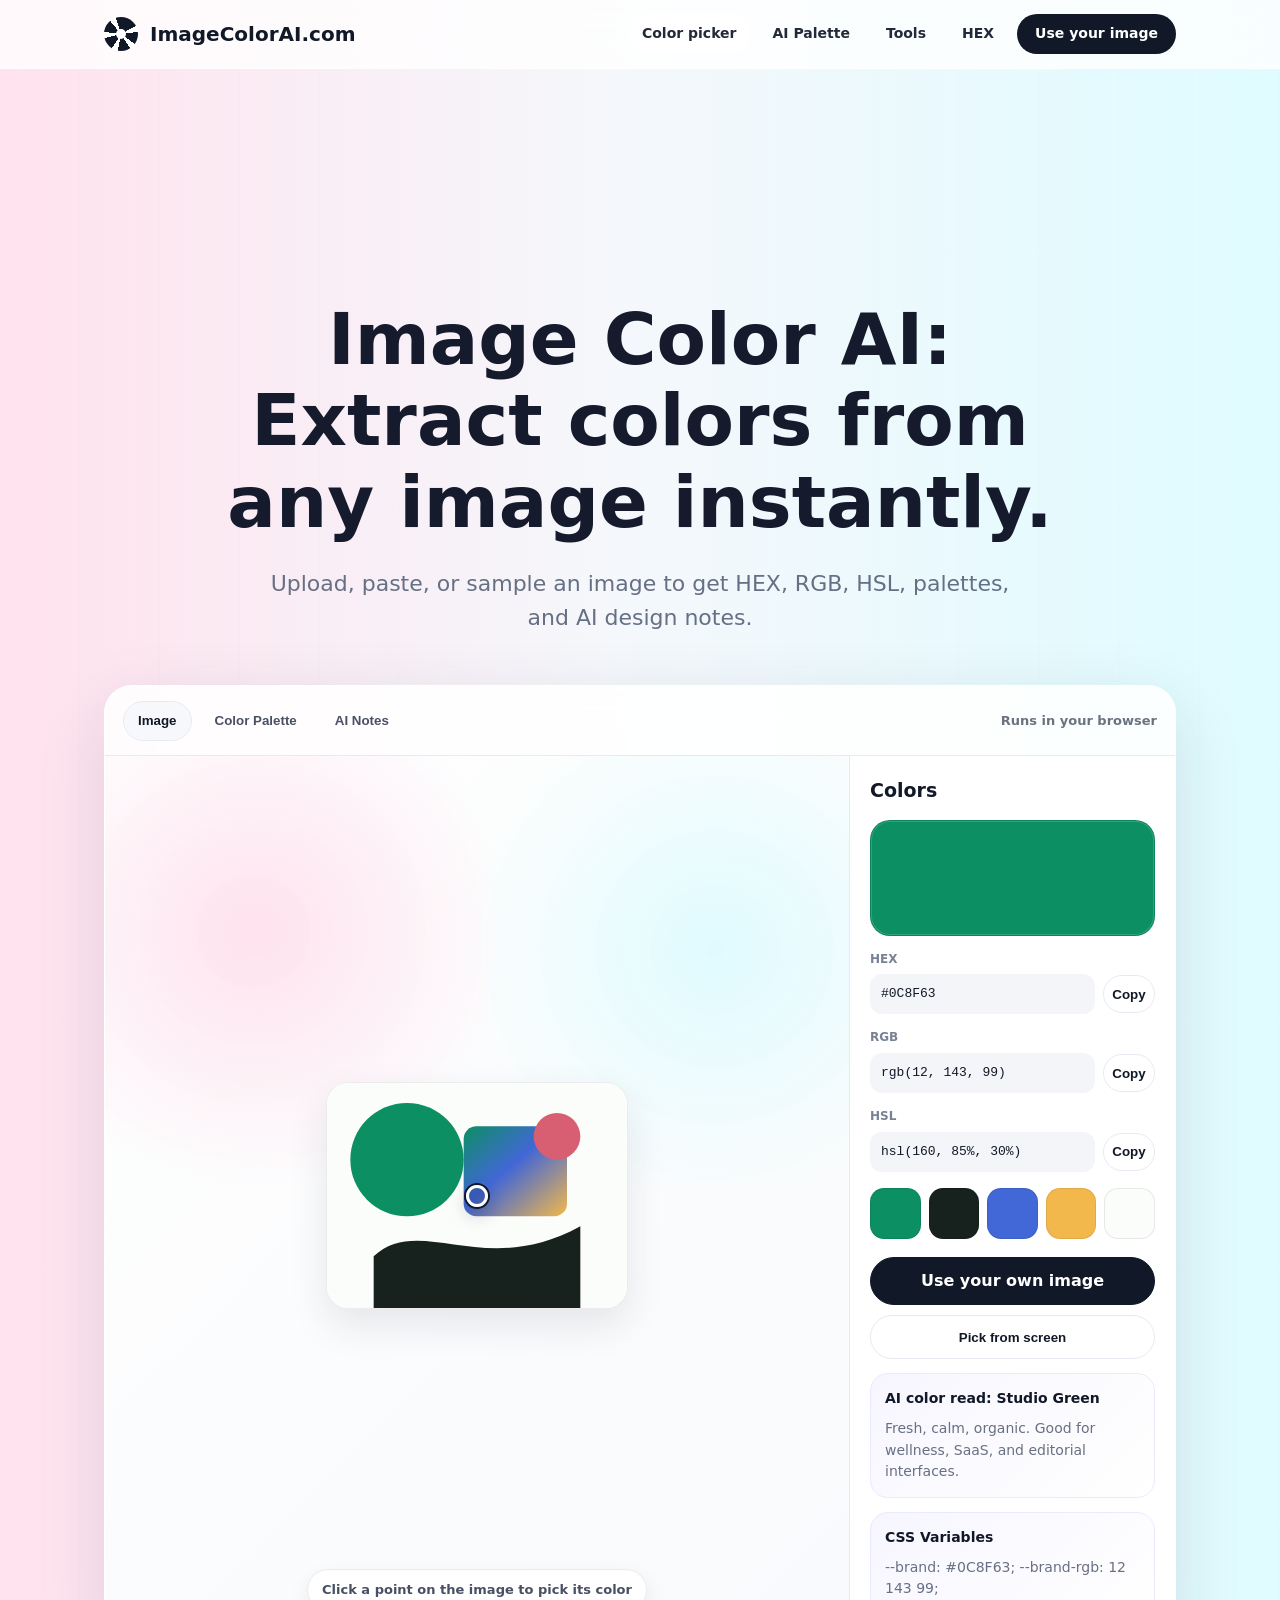
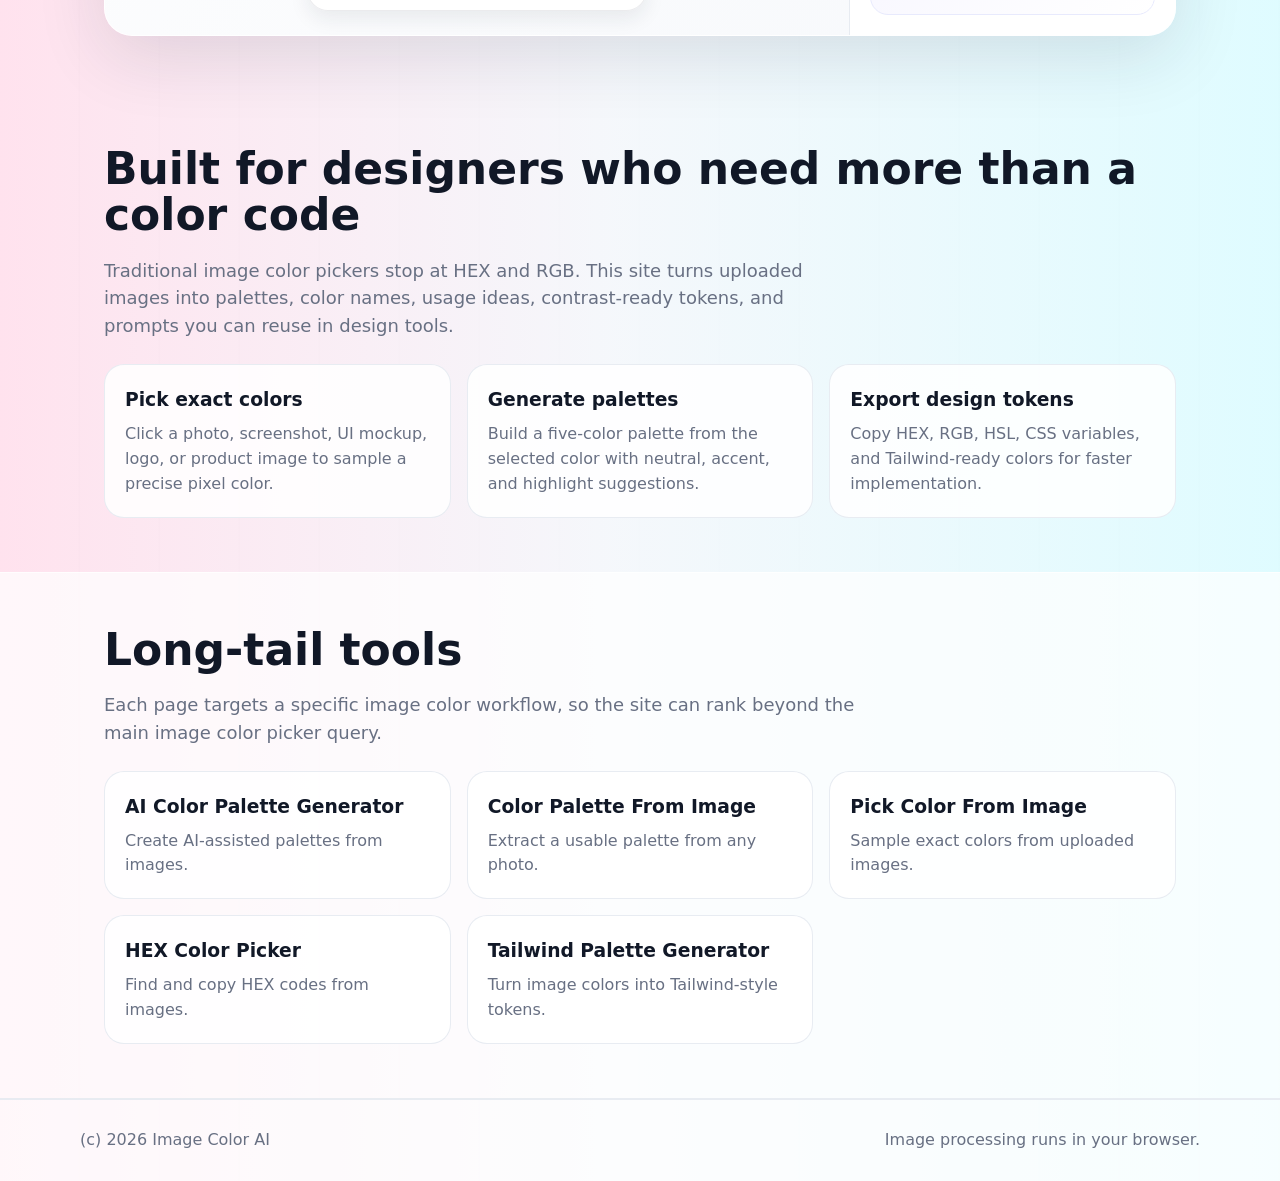
==== index.html @ f106af61 "Initial Image Color AI static site" ====
<!doctype html>
<html lang="en">
<head>
  <meta charset="utf-8">
  <meta name="viewport" content="width=device-width, initial-scale=1">
  <title>AI Image Color Picker - Pick HEX, RGB & Palettes from Images | Image Color AI</title>
  <meta name="description" content="Use an AI image color picker to extract HEX, RGB, HSL, color names, palettes, CSS variables, and design suggestions from any image.">
  <link rel="canonical" href="https://imagecolorai.com/">
  <link rel="stylesheet" href="assets/styles.css">
  <script type="application/ld+json">
  {"@context":"https://schema.org","@type":"WebApplication","name":"AI Image Color Picker","applicationCategory":"DesignApplication","operatingSystem":"Web","description":"Pick colors from images and generate palettes, color names, CSS variables, and AI design suggestions.","offers":{"@type":"Offer","price":"0","priceCurrency":"USD"}}
  </script>
</head>
<body>
  <header class="site-header">
    <nav class="nav" aria-label="Main navigation">
      <a class="brand" href="index.html"><span class="brand-mark" aria-hidden="true"></span><span>ImageColorAI.com</span></a>
      <div class="nav-links">
        <a href="index.html" aria-current="page">Color picker</a>
        <a href="ai-color-palette-generator.html">AI Palette</a>
        <a href="color-palette-from-image.html">Tools</a>
        <a href="hex-color-picker-from-image.html">HEX</a>
        <a class="nav-cta" href="#tool">Use your image</a>
      </div>
    </nav>
  </header>

  <main>
    <section class="hero">
      <div class="hero-center">
        <h1>Image Color AI:<br>Extract colors from any image instantly.</h1>
        <p class="hero-copy">Upload, paste, or sample an image to get HEX, RGB, HSL, palettes, and AI design notes.</p>
      </div>
    </section>

    <section class="tool-section" aria-label="AI image color picker tool">
      <div id="tool" class="tool-shell" aria-label="AI image color picker tool">
        <div class="tool-top">
          <div class="tool-tabs" aria-label="Tool modes">
            <button class="tool-tab active" type="button">Image</button>
            <button class="tool-tab" type="button">Color Palette</button>
            <button class="tool-tab" type="button">AI Notes</button>
          </div>
          <span class="safe-note">Runs in your browser</span>
        </div>
        <div class="tool-grid">
          <div class="drop-zone">
            <input id="imageUpload" type="file" accept="image/*" aria-label="Upload an image">
            <div class="preview-wrap">
              <img id="previewImage" alt="Uploaded image preview">
              <span id="pickMarker" class="pick-marker" aria-hidden="true"></span>
            </div>
            <span class="drop-hint">Click a point on the image to pick its color</span>
          </div>
          <aside class="panel">
            <h2>Colors</h2>
            <div id="selectedColor" class="selected-color" aria-label="Selected color preview"></div>
            <div class="field">
              <span class="label">HEX</span>
              <div class="value-row"><code id="hexValue">#0C8F63</code><button class="copy" data-copy="hexValue" type="button" aria-label="Copy HEX">Copy</button></div>
            </div>
            <div class="field">
              <span class="label">RGB</span>
              <div class="value-row"><code id="rgbValue">rgb(12, 143, 99)</code><button class="copy" data-copy="rgbValue" type="button" aria-label="Copy RGB">Copy</button></div>
            </div>
            <div class="field">
              <span class="label">HSL</span>
              <div class="value-row"><code id="hslValue">hsl(160, 85%, 30%)</code><button class="copy" data-copy="hslValue" type="button" aria-label="Copy HSL">Copy</button></div>
            </div>
            <div class="palette" id="palette" aria-label="Generated palette"></div>
            <div class="tool-actions">
              <label class="button primary upload-button">Use your own image<input id="imageUploadMirror" type="file" accept="image/*" aria-label="Upload your own image"></label>
              <button id="screenPick" class="button" type="button">Pick from screen</button>
            </div>
            <div class="ai-card">
              <h3>AI color read: <span id="colorName">Studio Green</span></h3>
              <p id="aiMood">Fresh, calm, organic. Good for wellness, SaaS, and editorial interfaces.</p>
            </div>
            <div class="ai-card">
              <h3>CSS Variables</h3>
              <p id="cssVars">--brand: #0C8F63; --brand-rgb: 12 143 99;</p>
            </div>
          </aside>
        </div>
      </div>
    </section>

    <section class="section">
      <h2>Built for designers who need more than a color code</h2>
      <p class="section-intro">Traditional image color pickers stop at HEX and RGB. This site turns uploaded images into palettes, color names, usage ideas, contrast-ready tokens, and prompts you can reuse in design tools.</p>
      <div class="feature-grid">
        <article class="feature"><h3>Pick exact colors</h3><p>Click a photo, screenshot, UI mockup, logo, or product image to sample a precise pixel color.</p></article>
        <article class="feature"><h3>Generate palettes</h3><p>Build a five-color palette from the selected color with neutral, accent, and highlight suggestions.</p></article>
        <article class="feature"><h3>Export design tokens</h3><p>Copy HEX, RGB, HSL, CSS variables, and Tailwind-ready colors for faster implementation.</p></article>
      </div>
    </section>

    <section class="content-band">
      <div class="section">
        <h2>Long-tail tools</h2>
        <p class="section-intro">Each page targets a specific image color workflow, so the site can rank beyond the main image color picker query.</p>
        <div class="page-grid">
          <a class="page-link" href="ai-color-palette-generator.html"><h3>AI Color Palette Generator</h3><p>Create AI-assisted palettes from images.</p></a>
          <a class="page-link" href="color-palette-from-image.html"><h3>Color Palette From Image</h3><p>Extract a usable palette from any photo.</p></a>
          <a class="page-link" href="pick-color-from-image.html"><h3>Pick Color From Image</h3><p>Sample exact colors from uploaded images.</p></a>
          <a class="page-link" href="hex-color-picker-from-image.html"><h3>HEX Color Picker</h3><p>Find and copy HEX codes from images.</p></a>
          <a class="page-link" href="tailwind-color-palette-generator.html"><h3>Tailwind Palette Generator</h3><p>Turn image colors into Tailwind-style tokens.</p></a>
        </div>
      </div>
    </section>
  </main>

  <footer class="site-footer">
    <div class="footer-inner">
      <span>(c) <span data-year></span> Image Color AI</span>
      <span>Image processing runs in your browser.</span>
    </div>
  </footer>
  <script src="assets/app.js"></script>
  <script src="assets/site.js"></script>
</body>
</html>
---- assets/styles.css ----
:root {
  color-scheme: light;
  --ink: #111827;
  --muted: #687083;
  --soft: #f6f8fb;
  --line: #e7ebf1;
  --panel: #ffffff;
  --accent: #111827;
  --accent-soft: #eef3ff;
  --ai: #6d5dfc;
  --pink: #ffd8e8;
  --cyan: #d8fbff;
  --green: #dbf7dc;
  --shadow: 0 20px 70px rgba(25, 35, 54, 0.12);
}

* {
  box-sizing: border-box;
}

html {
  scroll-behavior: smooth;
}

body {
  margin: 0;
  min-height: 100vh;
  color: var(--ink);
  font-family: Inter, ui-sans-serif, system-ui, -apple-system, BlinkMacSystemFont, "Segoe UI", sans-serif;
  line-height: 1.55;
  background:
    linear-gradient(90deg, rgba(255, 216, 232, 0.74), rgba(244, 247, 251, 0.92) 48%, rgba(216, 251, 255, 0.82)),
    repeating-linear-gradient(90deg, rgba(255, 255, 255, 0.18) 0 78px, rgba(17, 24, 39, 0.035) 79px 80px);
}

a {
  color: inherit;
}

.site-header {
  position: sticky;
  top: 0;
  z-index: 20;
  background: rgba(255, 255, 255, 0.78);
  backdrop-filter: blur(18px);
  border-bottom: 1px solid rgba(255, 255, 255, 0.66);
}

.nav {
  max-width: 1120px;
  min-height: 68px;
  margin: 0 auto;
  padding: 12px 24px;
  display: flex;
  align-items: center;
  justify-content: space-between;
  gap: 18px;
}

.brand {
  display: inline-flex;
  align-items: center;
  gap: 12px;
  color: var(--ink);
  font-size: 20px;
  font-weight: 850;
  text-decoration: none;
  white-space: nowrap;
}

.brand-mark {
  position: relative;
  width: 34px;
  height: 34px;
  border-radius: 50%;
  background: conic-gradient(from 18deg, #111827, #111827 12%, #ffffff 12% 18%, #111827 18% 30%, #ffffff 30% 36%, #111827 36% 48%, #ffffff 48% 54%, #111827 54% 66%, #ffffff 66% 72%, #111827 72% 84%, #ffffff 84% 90%, #111827 90%);
}

.brand-mark::after {
  content: "";
  position: absolute;
  inset: 12px;
  border-radius: 50%;
  background: #fff;
}

.nav-links {
  display: flex;
  align-items: center;
  gap: 10px;
  justify-content: flex-end;
  white-space: nowrap;
}

.nav-links a {
  display: inline-flex;
  align-items: center;
  min-height: 40px;
  padding: 9px 13px;
  border-radius: 999px;
  color: #222938;
  font-size: 14px;
  font-weight: 700;
  text-decoration: none;
}

.nav-links a:hover,
.nav-links a[aria-current="page"] {
  background: rgba(255, 255, 255, 0.8);
}

.nav-links .nav-cta {
  color: #fff;
  background: var(--ink);
  padding-inline: 18px;
}

.nav-links .nav-cta:hover {
  background: #000;
}

.hero {
  max-width: 1120px;
  margin: 0 auto;
  padding: 230px 24px 34px;
}

.hero-center {
  max-width: 880px;
  margin: 0 auto;
  text-align: center;
}

h1 {
  margin: 0;
  color: #151b2d;
  font-size: clamp(42px, 6vw, 72px);
  line-height: 1.13;
  letter-spacing: 0;
  font-weight: 640;
}

.hero-copy {
  max-width: 740px;
  margin: 24px auto 0;
  color: #667085;
  font-size: clamp(17px, 2vw, 22px);
}

.tool-section {
  max-width: 1120px;
  margin: 0 auto;
  padding: 16px 24px 56px;
}

.tool-shell {
  overflow: hidden;
  border: 1px solid rgba(255, 255, 255, 0.82);
  border-radius: 28px;
  background: rgba(255, 255, 255, 0.88);
  box-shadow: var(--shadow);
  backdrop-filter: blur(18px);
}

.tool-top {
  min-height: 70px;
  padding: 14px 18px;
  border-bottom: 1px solid var(--line);
  display: flex;
  align-items: center;
  justify-content: space-between;
  gap: 16px;
}

.tool-tabs {
  display: flex;
  align-items: center;
  gap: 8px;
  flex-wrap: wrap;
}

.tool-tab {
  min-height: 40px;
  padding: 9px 14px;
  border: 1px solid transparent;
  border-radius: 999px;
  color: #485064;
  background: transparent;
  font-weight: 750;
  cursor: pointer;
}

.tool-tab.active {
  color: var(--ink);
  background: var(--soft);
  border-color: var(--line);
}

.safe-note {
  color: #6b7280;
  font-size: 13px;
  font-weight: 750;
}

.tool-grid {
  display: grid;
  grid-template-columns: minmax(0, 1fr) 326px;
  min-height: 560px;
}

.drop-zone {
  position: relative;
  display: grid;
  place-items: center;
  min-height: 560px;
  padding: 28px;
  overflow: hidden;
  cursor: pointer;
  background:
    radial-gradient(circle at 20% 20%, rgba(255, 216, 232, 0.75), transparent 28%),
    radial-gradient(circle at 82% 22%, rgba(216, 251, 255, 0.78), transparent 28%),
    linear-gradient(135deg, rgba(255, 255, 255, 0.8), rgba(246, 248, 251, 0.82));
}

.drop-zone input {
  position: absolute;
  width: 1px;
  height: 1px;
  opacity: 0;
  pointer-events: none;
}

.preview-wrap {
  position: relative;
  width: fit-content;
  max-width: min(92%, 760px);
  max-height: none;
  border: 1px solid rgba(17, 24, 39, 0.08);
  border-radius: 22px;
  background: #fff;
  overflow: hidden;
  box-shadow: 0 16px 38px rgba(25, 35, 54, 0.1);
  display: flex;
  align-items: center;
  justify-content: center;
}

.preview-wrap img {
  display: block;
  width: auto;
  height: auto;
  max-width: 100%;
  max-height: none;
  object-fit: contain;
  cursor: pointer;
}

.preview-wrap img[src^="data:image/svg"] {
  width: min(100%, 670px);
  height: auto;
  object-fit: cover;
  display: block;
}

.pick-marker {
  position: absolute;
  left: 50%;
  top: 50%;
  width: 22px;
  height: 22px;
  border: 3px solid #fff;
  border-radius: 999px;
  background: rgba(17, 24, 39, 0.18);
  box-shadow: 0 0 0 2px #111827, 0 8px 18px rgba(17, 24, 39, 0.24);
  transform: translate(-50%, -50%);
  pointer-events: none;
}

.drop-hint {
  position: absolute;
  left: 50%;
  bottom: 24px;
  transform: translateX(-50%);
  width: max-content;
  max-width: calc(100% - 48px);
  padding: 10px 14px;
  border: 1px solid rgba(17, 24, 39, 0.08);
  border-radius: 999px;
  color: #485064;
  background: rgba(255, 255, 255, 0.86);
  font-size: 13px;
  font-weight: 750;
  text-align: center;
  box-shadow: 0 8px 20px rgba(25, 35, 54, 0.08);
}

.panel {
  border-left: 1px solid var(--line);
  background: #fff;
  padding: 20px;
}

.panel h2 {
  margin: 0 0 14px;
  font-size: 19px;
}

.selected-color {
  height: 116px;
  border-radius: 20px;
  border: 1px solid rgba(17, 24, 39, 0.08);
  background: #2a8f70;
  box-shadow: inset 0 0 0 1px rgba(255, 255, 255, 0.16);
}

.field {
  margin-top: 14px;
}

.label {
  display: block;
  color: #798195;
  font-size: 12px;
  font-weight: 850;
  letter-spacing: 0;
  text-transform: uppercase;
}

.value-row {
  margin-top: 6px;
  display: flex;
  align-items: center;
  gap: 8px;
}

.value-row code {
  flex: 1;
  min-width: 0;
  padding: 10px 11px;
  border-radius: 12px;
  color: #111827;
  background: #f3f5f8;
  font-size: 13px;
  overflow-wrap: anywhere;
}

.copy {
  min-width: 52px;
  height: 38px;
  border: 1px solid var(--line);
  border-radius: 999px;
  color: #111827;
  background: #fff;
  cursor: pointer;
  font-weight: 800;
}

.palette {
  margin-top: 16px;
  display: grid;
  grid-template-columns: repeat(5, 1fr);
  gap: 8px;
}

.swatch {
  aspect-ratio: 1;
  border: 1px solid rgba(0, 0, 0, 0.08);
  border-radius: 14px;
  cursor: pointer;
}

.tool-actions {
  margin-top: 18px;
  display: grid;
  gap: 10px;
}

.button {
  display: inline-flex;
  align-items: center;
  justify-content: center;
  min-height: 44px;
  padding: 11px 16px;
  border: 1px solid var(--line);
  border-radius: 999px;
  color: var(--ink);
  background: #fff;
  font-weight: 850;
  text-decoration: none;
  cursor: pointer;
  white-space: nowrap;
}

.button.primary {
  border-color: #111827;
  color: #fff;
  background: #111827;
}

.upload-button {
  position: relative;
  overflow: hidden;
}

.upload-button input {
  position: absolute;
  inset: 0;
  opacity: 0;
  cursor: pointer;
}

.ai-card {
  margin-top: 14px;
  padding: 14px;
  border: 1px solid #e8eafd;
  border-radius: 18px;
  background: linear-gradient(135deg, #f7f6ff, #ffffff);
}

.ai-card h3 {
  margin: 0 0 8px;
  font-size: 14px;
}

.ai-card p {
  margin: 0;
  color: var(--muted);
  font-size: 14px;
}

.section {
  max-width: 1120px;
  margin: 0 auto;
  padding: 54px 24px;
}

.section h2 {
  margin: 0 0 12px;
  font-size: clamp(28px, 4vw, 44px);
  line-height: 1.05;
  letter-spacing: 0;
}

.section-intro {
  max-width: 760px;
  color: var(--muted);
  font-size: 18px;
}

.feature-grid,
.page-grid {
  margin-top: 24px;
  display: grid;
  grid-template-columns: repeat(3, minmax(0, 1fr));
  gap: 16px;
}

.feature,
.page-link {
  padding: 20px;
  border: 1px solid rgba(231, 235, 241, 0.92);
  border-radius: 20px;
  background: rgba(255, 255, 255, 0.86);
}

.feature h3,
.page-link h3 {
  margin: 0 0 8px;
}

.feature p,
.page-link p {
  margin: 0;
  color: var(--muted);
}

.page-link {
  text-decoration: none;
}

.page-link:hover {
  border-color: rgba(109, 93, 252, 0.28);
  box-shadow: 0 10px 30px rgba(25, 35, 54, 0.08);
}

.content-band {
  background: rgba(255, 255, 255, 0.72);
  border-top: 1px solid rgba(255, 255, 255, 0.8);
  border-bottom: 1px solid rgba(231, 235, 241, 0.92);
}

.article {
  max-width: 880px;
  margin: 0 auto;
  padding: 46px 24px;
}

.article h1 {
  font-size: clamp(38px, 5vw, 62px);
}

.article h2 {
  margin-top: 34px;
}

.article p,
.article li {
  color: var(--muted);
  font-size: 17px;
}

.steps {
  padding-left: 22px;
}

.faq details {
  border: 1px solid var(--line);
  border-radius: 16px;
  padding: 15px 16px;
  margin-top: 10px;
  background: #fff;
}

.faq summary {
  cursor: pointer;
  font-weight: 800;
}

.site-footer {
  border-top: 1px solid rgba(231, 235, 241, 0.92);
  padding: 28px 24px;
  color: var(--muted);
  background: rgba(255, 255, 255, 0.74);
}

.footer-inner {
  max-width: 1120px;
  margin: 0 auto;
  display: flex;
  justify-content: space-between;
  gap: 16px;
  flex-wrap: wrap;
}

@media (max-width: 960px) {
  .nav {
    align-items: flex-start;
    flex-direction: column;
  }

  .nav-links {
    width: 100%;
    overflow-x: auto;
    justify-content: flex-start;
    padding-bottom: 2px;
  }

  .hero {
    padding-top: 110px;
  }

  .tool-grid {
    grid-template-columns: 1fr;
  }

  .panel {
    border-left: 0;
    border-top: 1px solid var(--line);
  }

  .feature-grid,
  .page-grid {
    grid-template-columns: 1fr 1fr;
  }
}

@media (max-width: 640px) {
  .nav,
  .hero,
  .tool-section,
  .section,
  .article {
    padding-left: 16px;
    padding-right: 16px;
  }

  .brand {
    font-size: 18px;
  }

  .hero {
    padding-top: 64px;
  }

  h1 {
    font-size: clamp(36px, 12vw, 48px);
  }

  .tool-top {
    align-items: flex-start;
    flex-direction: column;
  }

  .drop-zone {
    min-height: 360px;
    padding: 18px;
  }

  .drop-hint {
    position: static;
    transform: none;
    margin-top: 14px;
    width: auto;
  }

  .feature-grid,
  .page-grid {
    grid-template-columns: 1fr;
  }
}
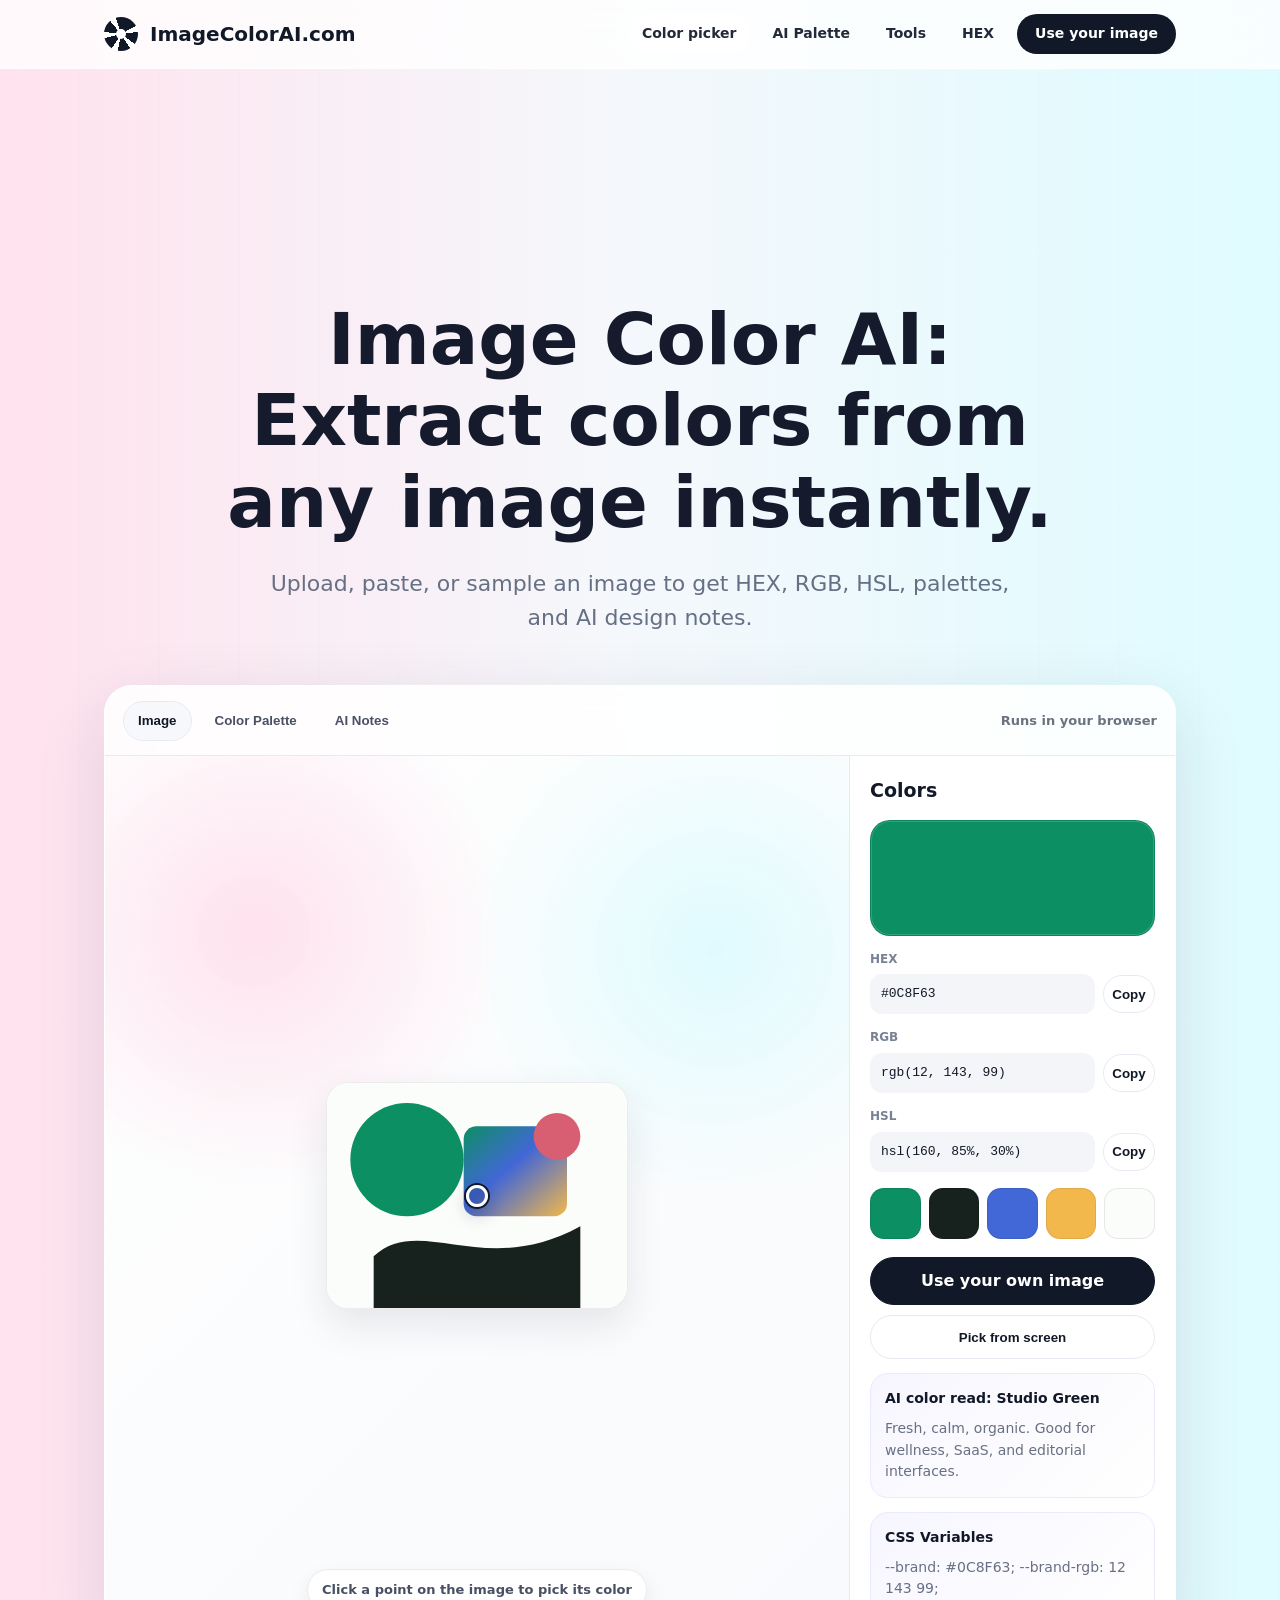
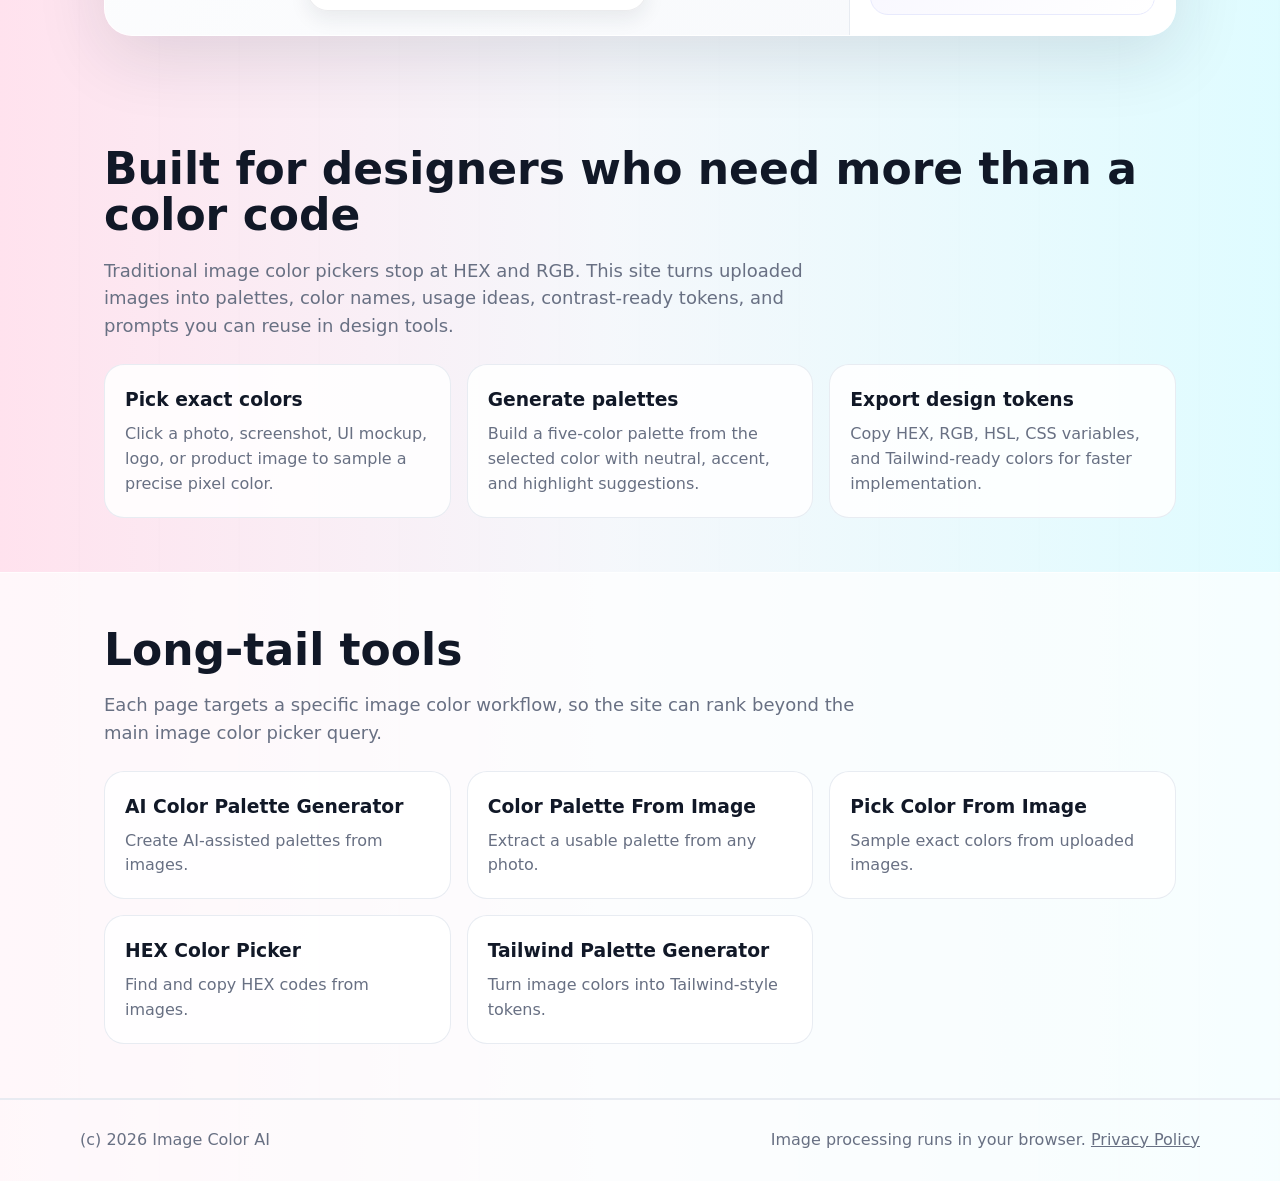
==== commit d489d3e7: "Add privacy policy page" ====
--- a/index.html
+++ b/index.html
@@ -37,9 +37,9 @@
       <div id="tool" class="tool-shell" aria-label="AI image color picker tool">
         <div class="tool-top">
           <div class="tool-tabs" aria-label="Tool modes">
-            <button class="tool-tab active" type="button">Image</button>
-            <button class="tool-tab" type="button">Color Palette</button>
-            <button class="tool-tab" type="button">AI Notes</button>
+            <button class="tool-tab active" type="button" data-mode="image">Image</button>
+            <button class="tool-tab" type="button" data-mode="palette">Color Palette</button>
+            <button class="tool-tab" type="button" data-mode="ai">AI Notes</button>
           </div>
           <span class="safe-note">Runs in your browser</span>
         </div>
@@ -72,7 +72,7 @@
               <label class="button primary upload-button">Use your own image<input id="imageUploadMirror" type="file" accept="image/*" aria-label="Upload your own image"></label>
               <button id="screenPick" class="button" type="button">Pick from screen</button>
             </div>
-            <div class="ai-card">
+            <div class="ai-card" id="aiNotes">
               <h3>AI color read: <span id="colorName">Studio Green</span></h3>
               <p id="aiMood">Fresh, calm, organic. Good for wellness, SaaS, and editorial interfaces.</p>
             </div>
@@ -113,7 +113,7 @@
   <footer class="site-footer">
     <div class="footer-inner">
       <span>(c) <span data-year></span> Image Color AI</span>
-      <span>Image processing runs in your browser.</span>
+      <span>Image processing runs in your browser. <a href="privacy.html">Privacy Policy</a></span>
     </div>
   </footer>
   <script src="assets/app.js"></script>
--- a/assets/styles.css
+++ b/assets/styles.css
@@ -194,6 +194,10 @@
   color: var(--ink);
   background: var(--soft);
   border-color: var(--line);
+}
+
+.tool-tab:active {
+  transform: translateY(1px);
 }
 
 .safe-note {
@@ -362,6 +366,12 @@
   gap: 8px;
 }
 
+.palette.is-focused,
+.ai-card.is-focused {
+  outline: 3px solid rgba(109, 93, 252, 0.32);
+  outline-offset: 4px;
+}
+
 .swatch {
   aspect-ratio: 1;
   border: 1px solid rgba(0, 0, 0, 0.08);
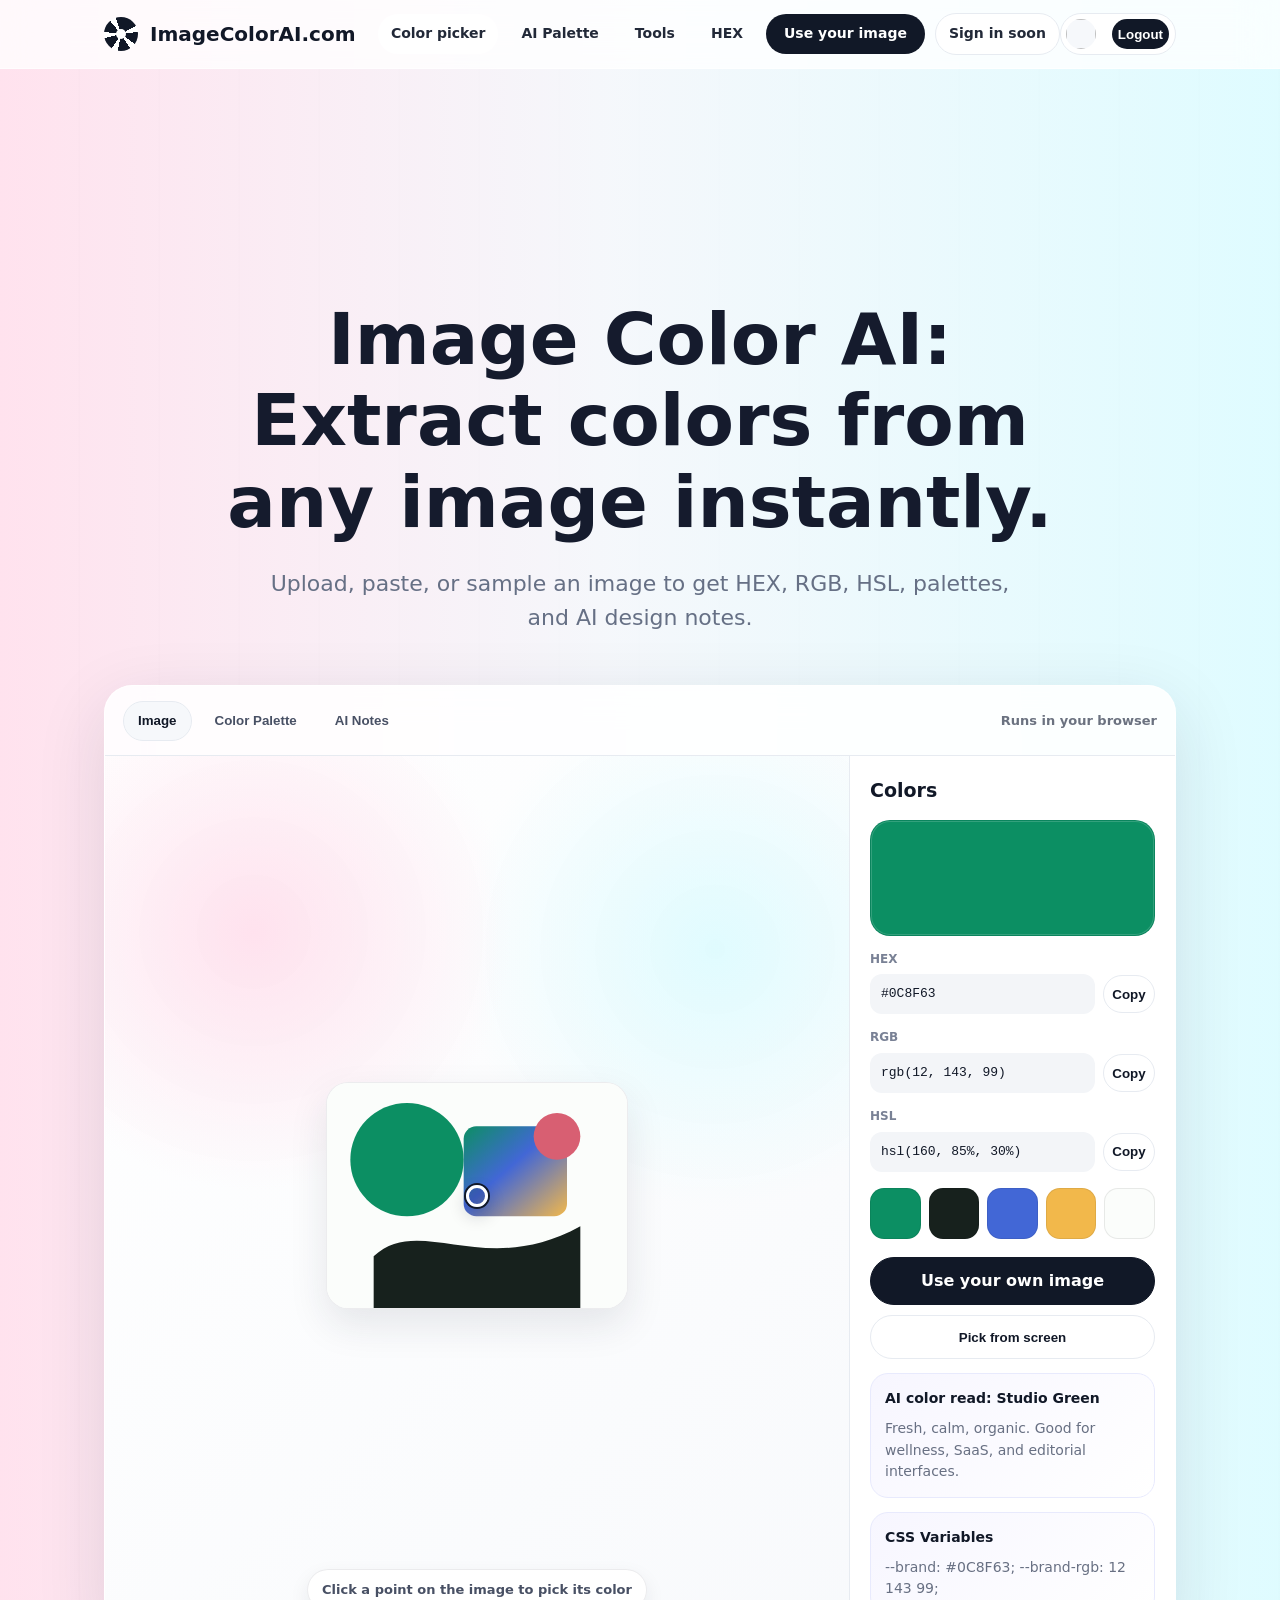
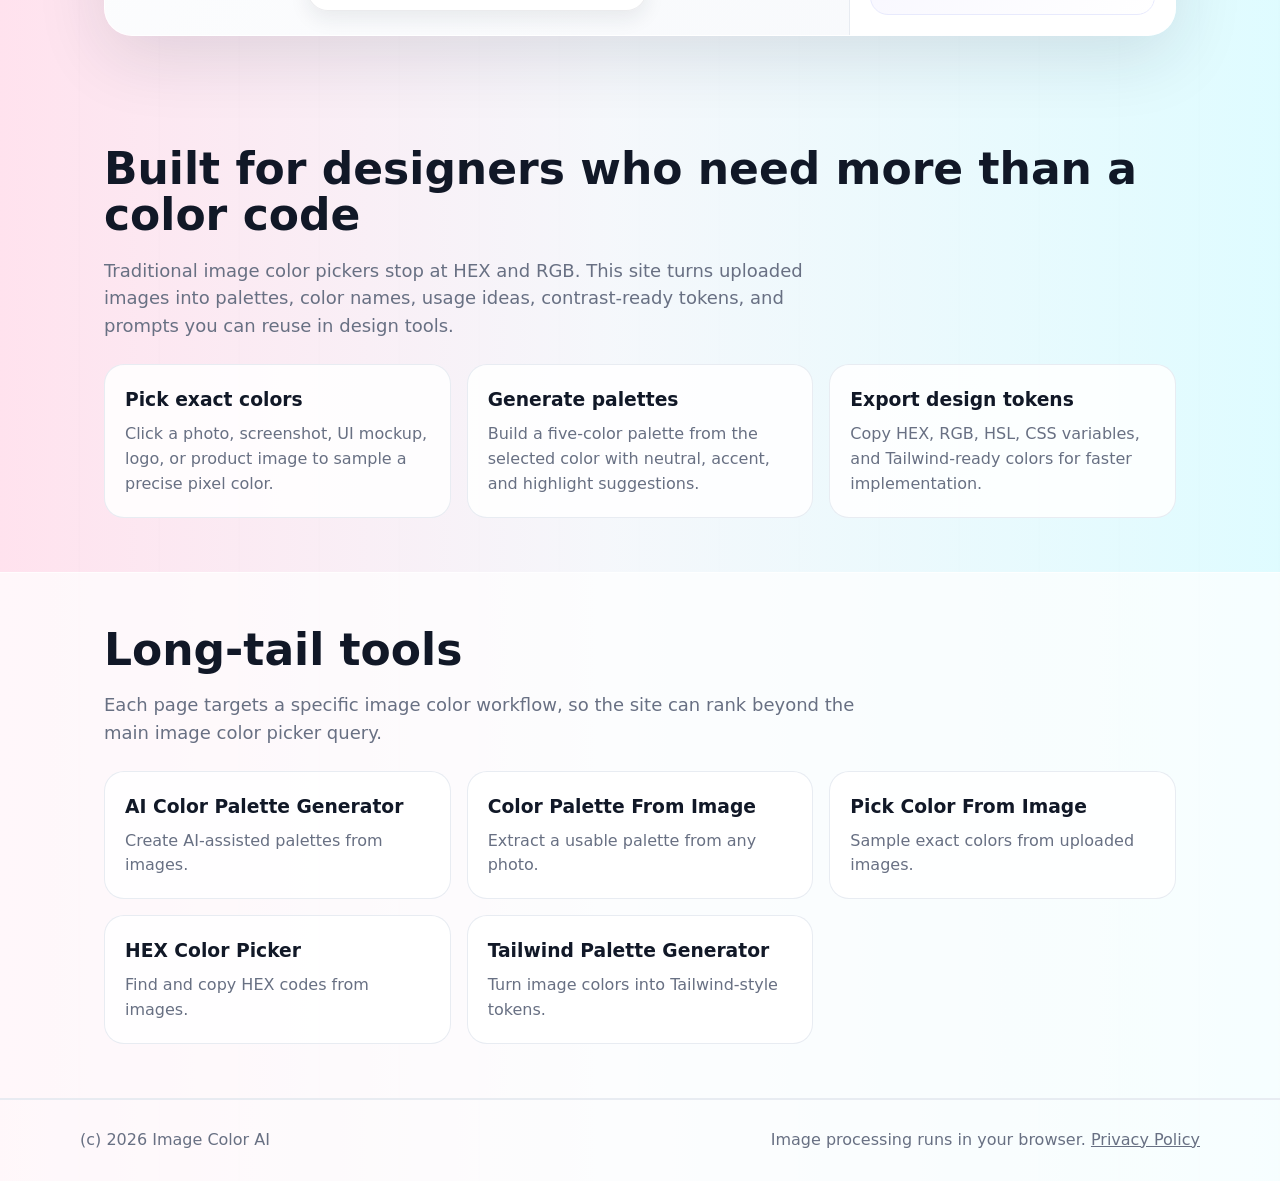
==== commit 9d70bdf9: "Add Google login support" ====
--- a/index.html
+++ b/index.html
@@ -7,6 +7,8 @@
   <meta name="description" content="Use an AI image color picker to extract HEX, RGB, HSL, color names, palettes, CSS variables, and design suggestions from any image.">
   <link rel="canonical" href="https://imagecolorai.com/">
   <link rel="stylesheet" href="assets/styles.css">
+  <script src="config.js"></script>
+  <script src="https://accounts.google.com/gsi/client" async defer></script>
   <script type="application/ld+json">
   {"@context":"https://schema.org","@type":"WebApplication","name":"AI Image Color Picker","applicationCategory":"DesignApplication","operatingSystem":"Web","description":"Pick colors from images and generate palettes, color names, CSS variables, and AI design suggestions.","offers":{"@type":"Offer","price":"0","priceCurrency":"USD"}}
   </script>
@@ -21,6 +23,14 @@
         <a href="color-palette-from-image.html">Tools</a>
         <a href="hex-color-picker-from-image.html">HEX</a>
         <a class="nav-cta" href="#tool">Use your image</a>
+        <div class="auth-box">
+          <div id="googleSignIn"></div>
+          <div id="userMenu" class="user-menu" hidden>
+            <img id="userAvatar" alt="" class="user-avatar">
+            <span id="userName"></span>
+            <button id="logoutButton" type="button">Logout</button>
+          </div>
+        </div>
       </div>
     </nav>
   </header>
--- a/assets/styles.css
+++ b/assets/styles.css
@@ -119,6 +119,51 @@
   background: #000;
 }
 
+.auth-box {
+  min-width: 146px;
+  display: flex;
+  align-items: center;
+  justify-content: flex-end;
+}
+
+.user-menu {
+  min-height: 40px;
+  padding: 5px 6px 5px 5px;
+  border: 1px solid var(--line);
+  border-radius: 999px;
+  background: rgba(255, 255, 255, 0.88);
+  display: flex;
+  align-items: center;
+  gap: 8px;
+}
+
+.user-avatar {
+  width: 30px;
+  height: 30px;
+  border-radius: 999px;
+  background: var(--soft);
+}
+
+.user-menu span {
+  max-width: 96px;
+  overflow: hidden;
+  color: #222938;
+  font-size: 13px;
+  font-weight: 750;
+  text-overflow: ellipsis;
+  white-space: nowrap;
+}
+
+.user-menu button {
+  min-height: 30px;
+  border: 0;
+  border-radius: 999px;
+  color: #fff;
+  background: var(--ink);
+  font-weight: 750;
+  cursor: pointer;
+}
+
 .hero {
   max-width: 1120px;
   margin: 0 auto;
@@ -565,6 +610,10 @@
     padding-bottom: 2px;
   }
 
+  .auth-box {
+    min-width: 140px;
+  }
+
   .hero {
     padding-top: 110px;
   }
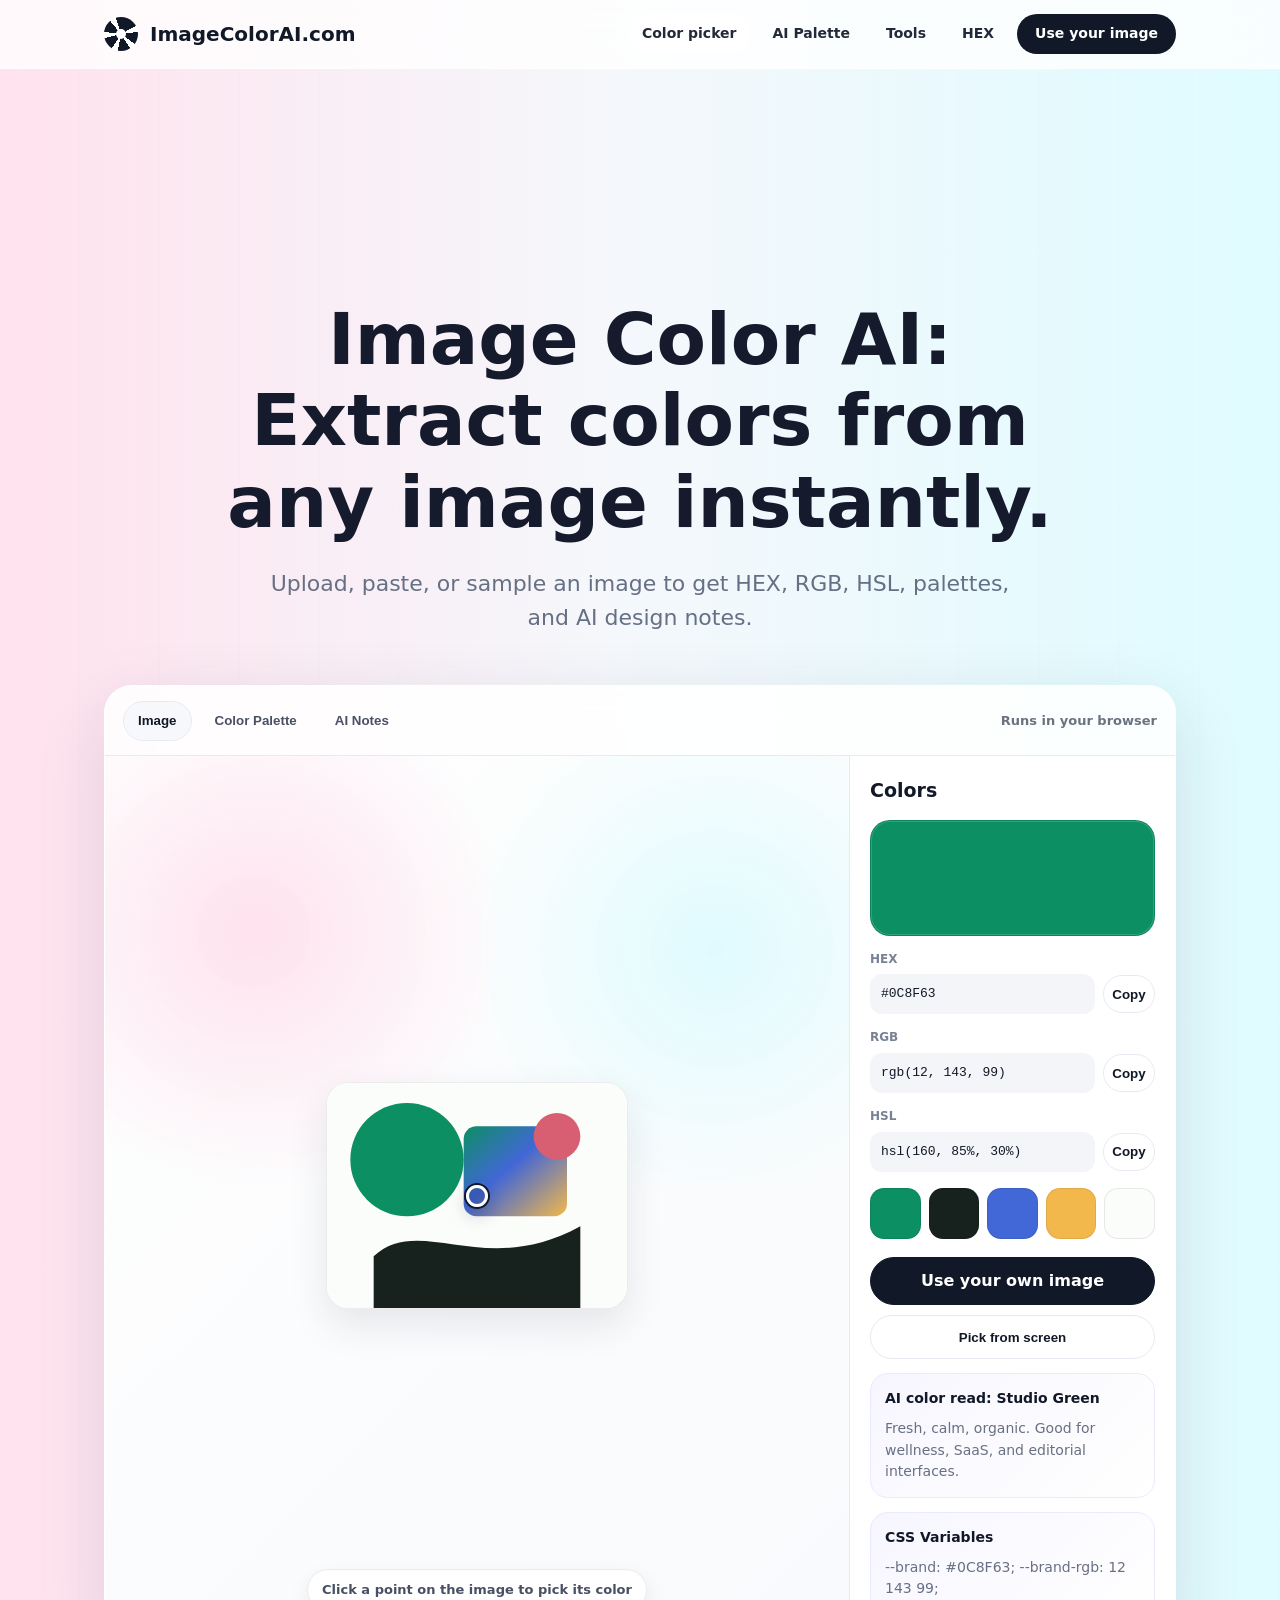
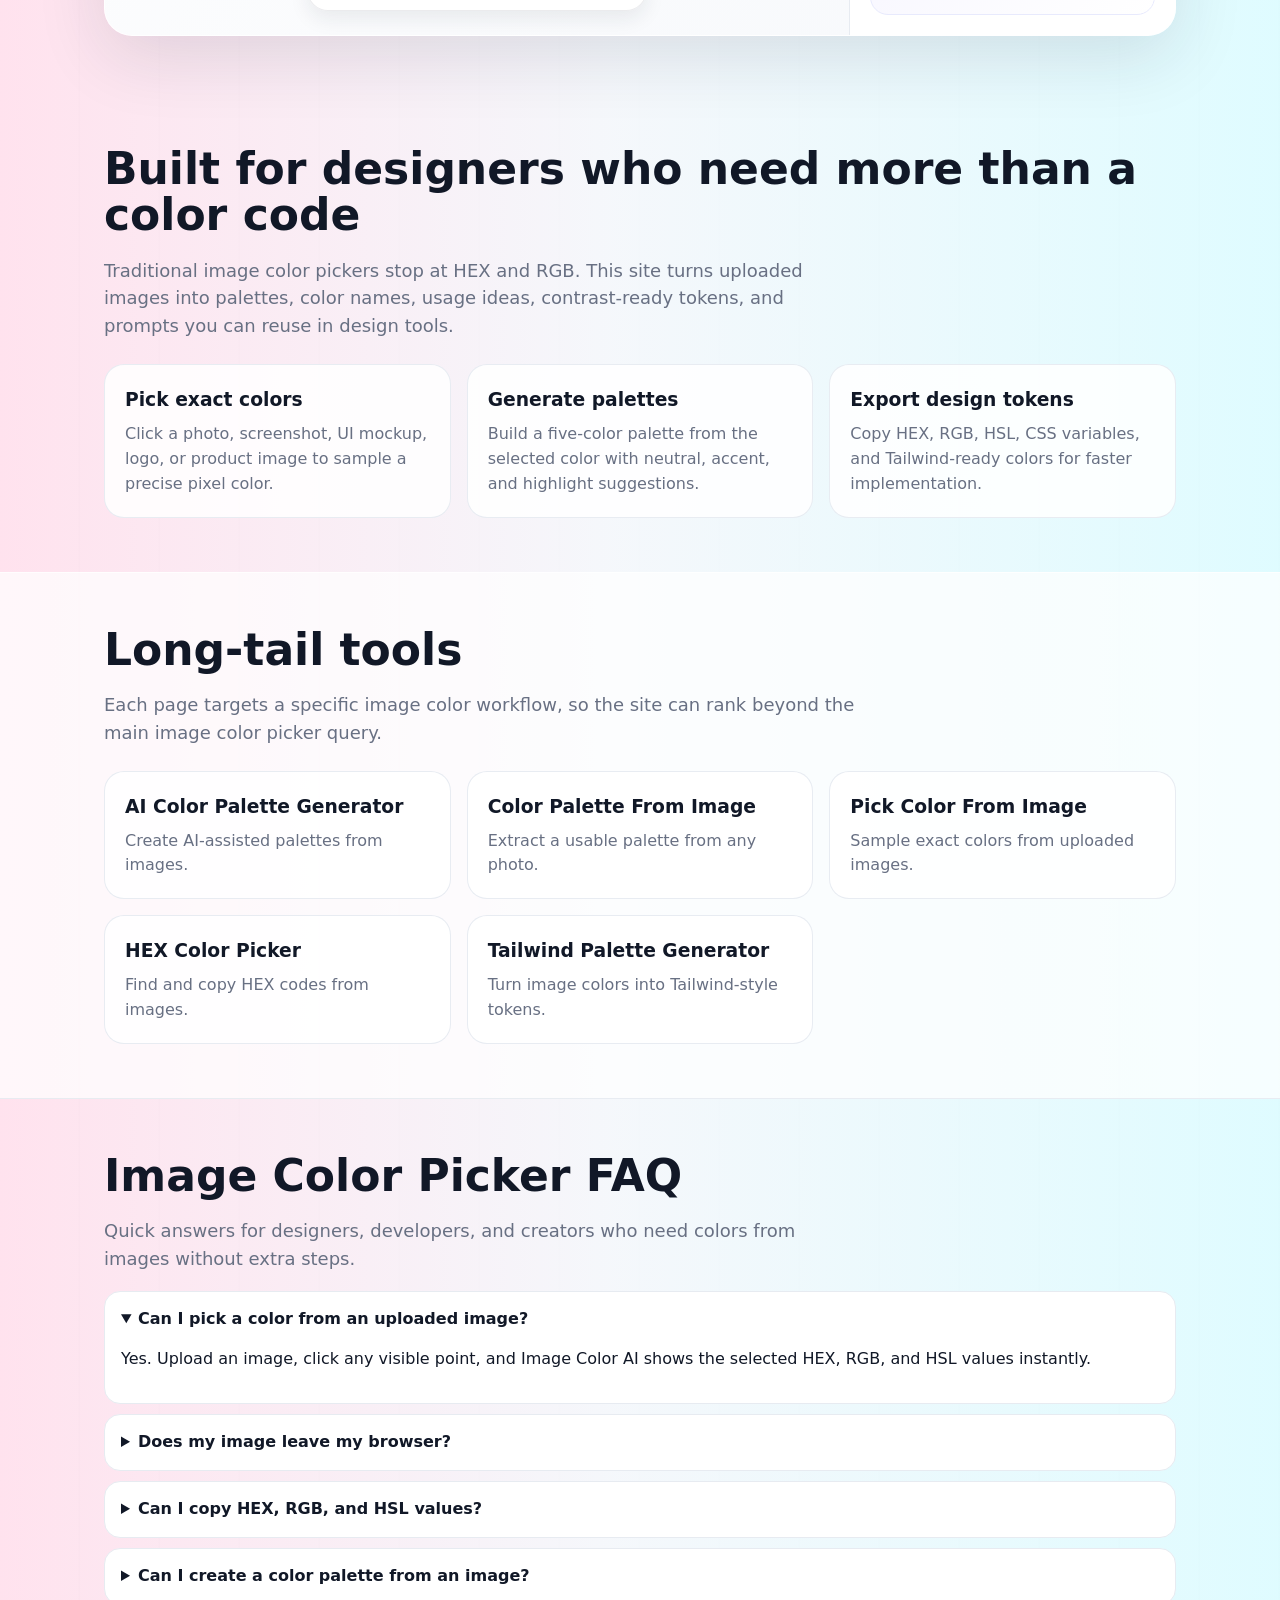
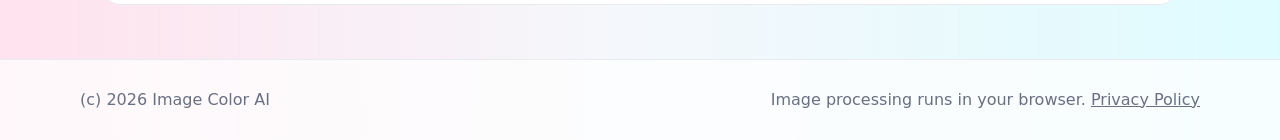
==== commit 4102f85f: "Remove login and add homepage FAQ" ====
--- a/index.html
+++ b/index.html
@@ -7,10 +7,11 @@
   <meta name="description" content="Use an AI image color picker to extract HEX, RGB, HSL, color names, palettes, CSS variables, and design suggestions from any image.">
   <link rel="canonical" href="https://imagecolorai.com/">
   <link rel="stylesheet" href="assets/styles.css">
-  <script src="config.js"></script>
-  <script src="https://accounts.google.com/gsi/client" async defer></script>
   <script type="application/ld+json">
   {"@context":"https://schema.org","@type":"WebApplication","name":"AI Image Color Picker","applicationCategory":"DesignApplication","operatingSystem":"Web","description":"Pick colors from images and generate palettes, color names, CSS variables, and AI design suggestions.","offers":{"@type":"Offer","price":"0","priceCurrency":"USD"}}
+  </script>
+  <script type="application/ld+json">
+  {"@context":"https://schema.org","@type":"FAQPage","mainEntity":[{"@type":"Question","name":"Can I pick a color from an uploaded image?","acceptedAnswer":{"@type":"Answer","text":"Yes. Upload an image, click any visible point, and Image Color AI shows the selected HEX, RGB, and HSL values instantly."}},{"@type":"Question","name":"Does my image leave my browser?","acceptedAnswer":{"@type":"Answer","text":"No. The current color picker processes uploaded images in your browser for color extraction. The image is not intentionally uploaded to a server."}},{"@type":"Question","name":"Can I copy HEX, RGB, and HSL values?","acceptedAnswer":{"@type":"Answer","text":"Yes. The color panel includes copy buttons for HEX, RGB, and HSL values."}},{"@type":"Question","name":"Can I create a color palette from an image?","acceptedAnswer":{"@type":"Answer","text":"Yes. After you select a color from the image, the tool generates a small matching palette and CSS variables."}}]}
   </script>
 </head>
 <body>
@@ -23,14 +24,6 @@
         <a href="color-palette-from-image.html">Tools</a>
         <a href="hex-color-picker-from-image.html">HEX</a>
         <a class="nav-cta" href="#tool">Use your image</a>
-        <div class="auth-box">
-          <div id="googleSignIn"></div>
-          <div id="userMenu" class="user-menu" hidden>
-            <img id="userAvatar" alt="" class="user-avatar">
-            <span id="userName"></span>
-            <button id="logoutButton" type="button">Logout</button>
-          </div>
-        </div>
       </div>
     </nav>
   </header>
@@ -118,6 +111,27 @@
         </div>
       </div>
     </section>
+
+    <section class="section faq">
+      <h2>Image Color Picker FAQ</h2>
+      <p class="section-intro">Quick answers for designers, developers, and creators who need colors from images without extra steps.</p>
+      <details open>
+        <summary>Can I pick a color from an uploaded image?</summary>
+        <p>Yes. Upload an image, click any visible point, and Image Color AI shows the selected HEX, RGB, and HSL values instantly.</p>
+      </details>
+      <details>
+        <summary>Does my image leave my browser?</summary>
+        <p>No. The current color picker processes uploaded images in your browser for color extraction. The image is not intentionally uploaded to a server.</p>
+      </details>
+      <details>
+        <summary>Can I copy HEX, RGB, and HSL values?</summary>
+        <p>Yes. The color panel includes copy buttons for HEX, RGB, and HSL values.</p>
+      </details>
+      <details>
+        <summary>Can I create a color palette from an image?</summary>
+        <p>Yes. After you select a color from the image, the tool generates a small matching palette and CSS variables.</p>
+      </details>
+    </section>
   </main>
 
   <footer class="site-footer">
--- a/assets/styles.css
+++ b/assets/styles.css
@@ -117,51 +117,6 @@
 
 .nav-links .nav-cta:hover {
   background: #000;
-}
-
-.auth-box {
-  min-width: 146px;
-  display: flex;
-  align-items: center;
-  justify-content: flex-end;
-}
-
-.user-menu {
-  min-height: 40px;
-  padding: 5px 6px 5px 5px;
-  border: 1px solid var(--line);
-  border-radius: 999px;
-  background: rgba(255, 255, 255, 0.88);
-  display: flex;
-  align-items: center;
-  gap: 8px;
-}
-
-.user-avatar {
-  width: 30px;
-  height: 30px;
-  border-radius: 999px;
-  background: var(--soft);
-}
-
-.user-menu span {
-  max-width: 96px;
-  overflow: hidden;
-  color: #222938;
-  font-size: 13px;
-  font-weight: 750;
-  text-overflow: ellipsis;
-  white-space: nowrap;
-}
-
-.user-menu button {
-  min-height: 30px;
-  border: 0;
-  border-radius: 999px;
-  color: #fff;
-  background: var(--ink);
-  font-weight: 750;
-  cursor: pointer;
 }
 
 .hero {
@@ -610,10 +565,6 @@
     padding-bottom: 2px;
   }
 
-  .auth-box {
-    min-width: 140px;
-  }
-
   .hero {
     padding-top: 110px;
   }
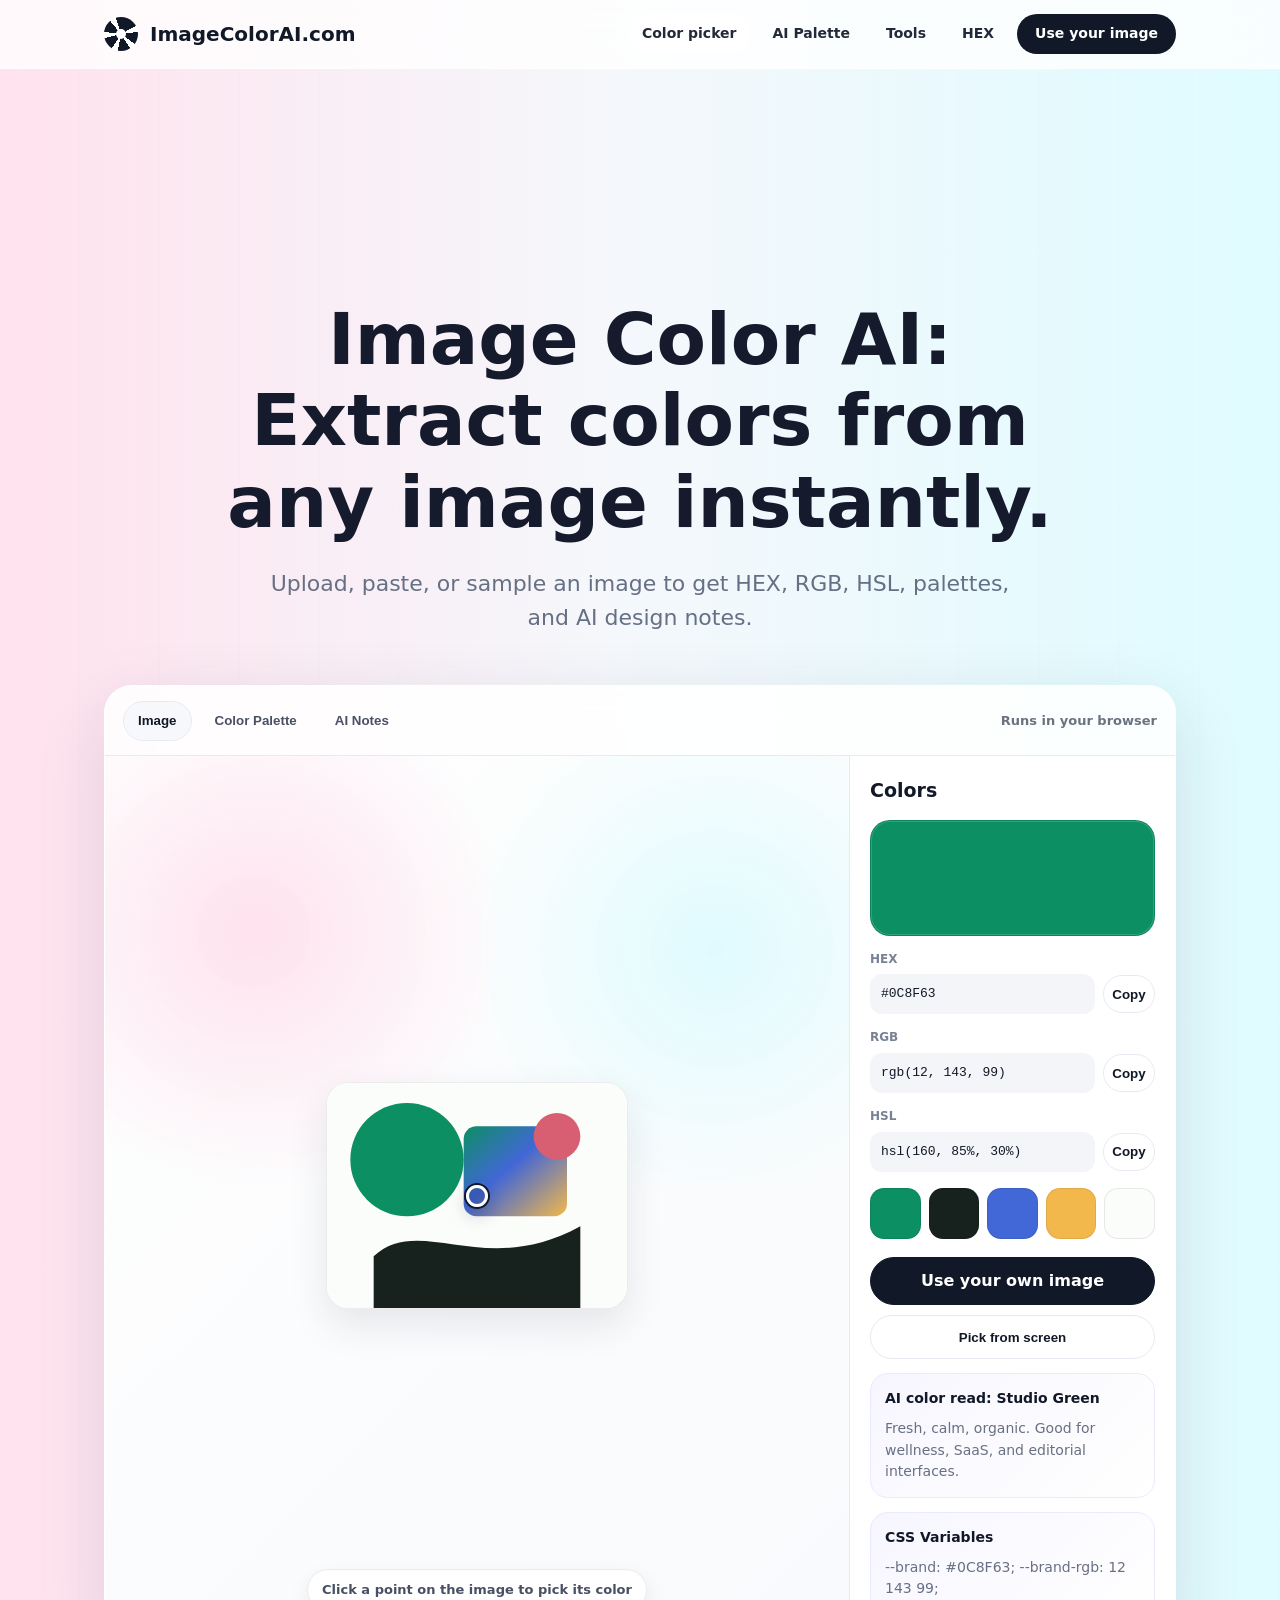
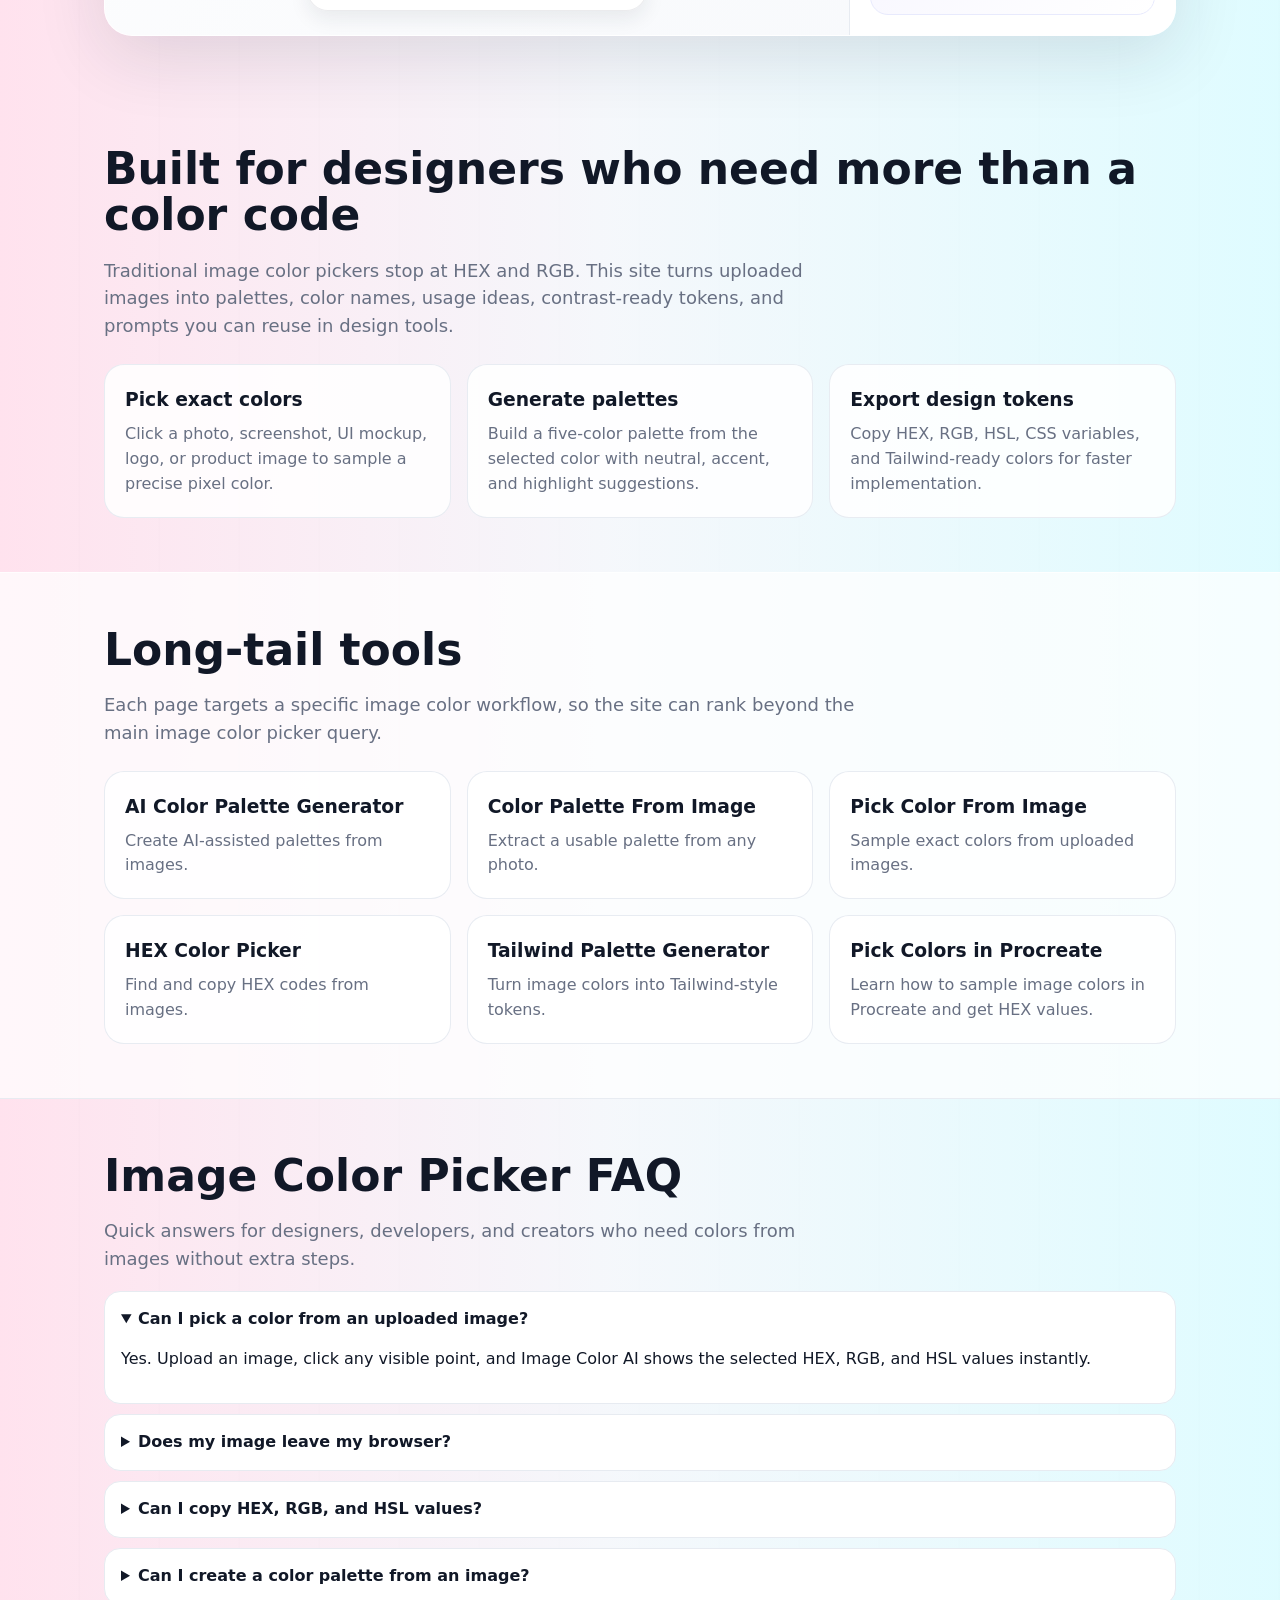
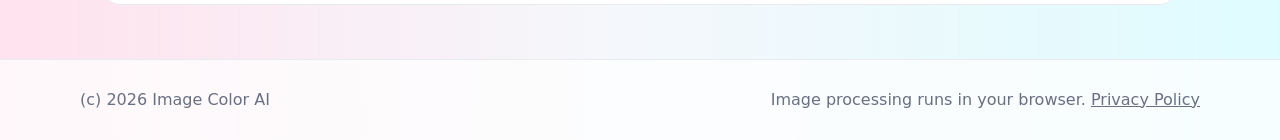
==== commit 8fb6100f: "Add Procreate color picker long-tail page" ====
--- a/index.html
+++ b/index.html
@@ -108,6 +108,7 @@
           <a class="page-link" href="pick-color-from-image.html"><h3>Pick Color From Image</h3><p>Sample exact colors from uploaded images.</p></a>
           <a class="page-link" href="hex-color-picker-from-image.html"><h3>HEX Color Picker</h3><p>Find and copy HEX codes from images.</p></a>
           <a class="page-link" href="tailwind-color-palette-generator.html"><h3>Tailwind Palette Generator</h3><p>Turn image colors into Tailwind-style tokens.</p></a>
+          <a class="page-link" href="how-to-pick-a-color-from-an-image-procreate.html"><h3>Pick Colors in Procreate</h3><p>Learn how to sample image colors in Procreate and get HEX values.</p></a>
         </div>
       </div>
     </section>
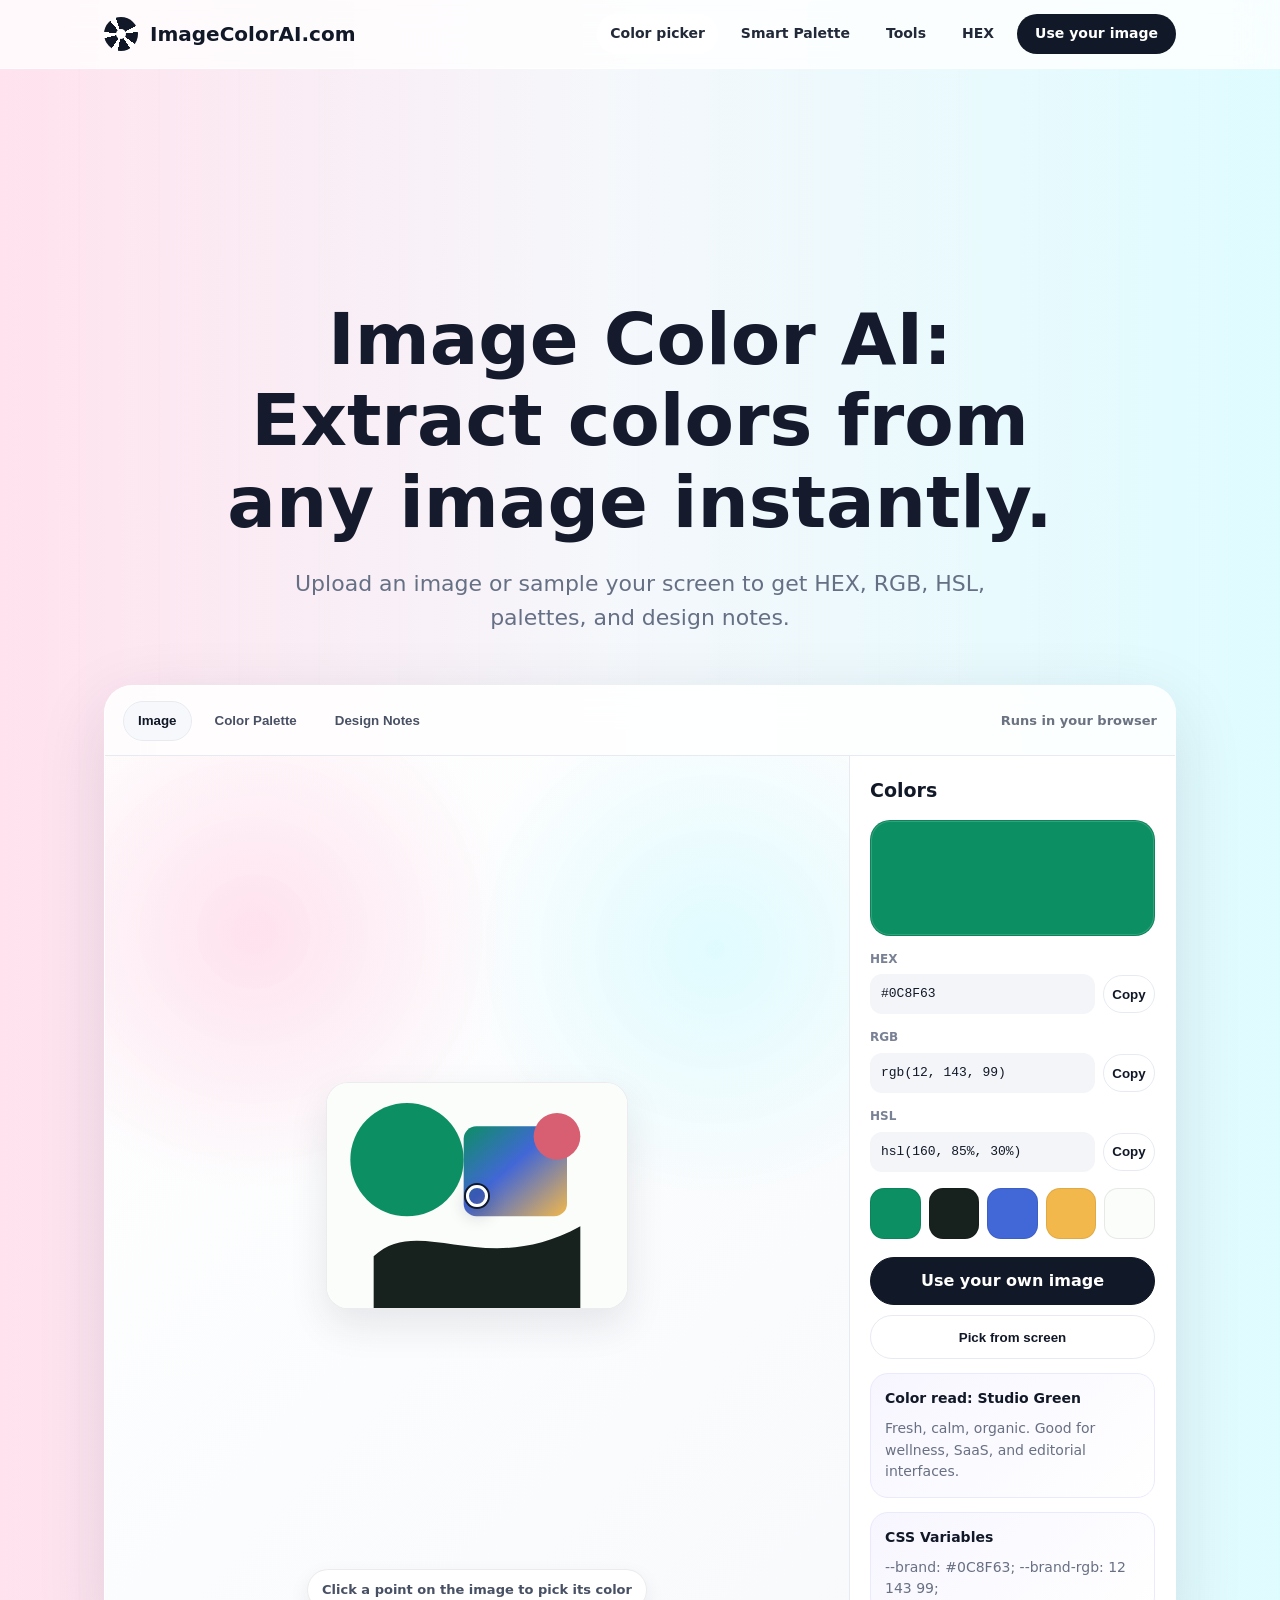
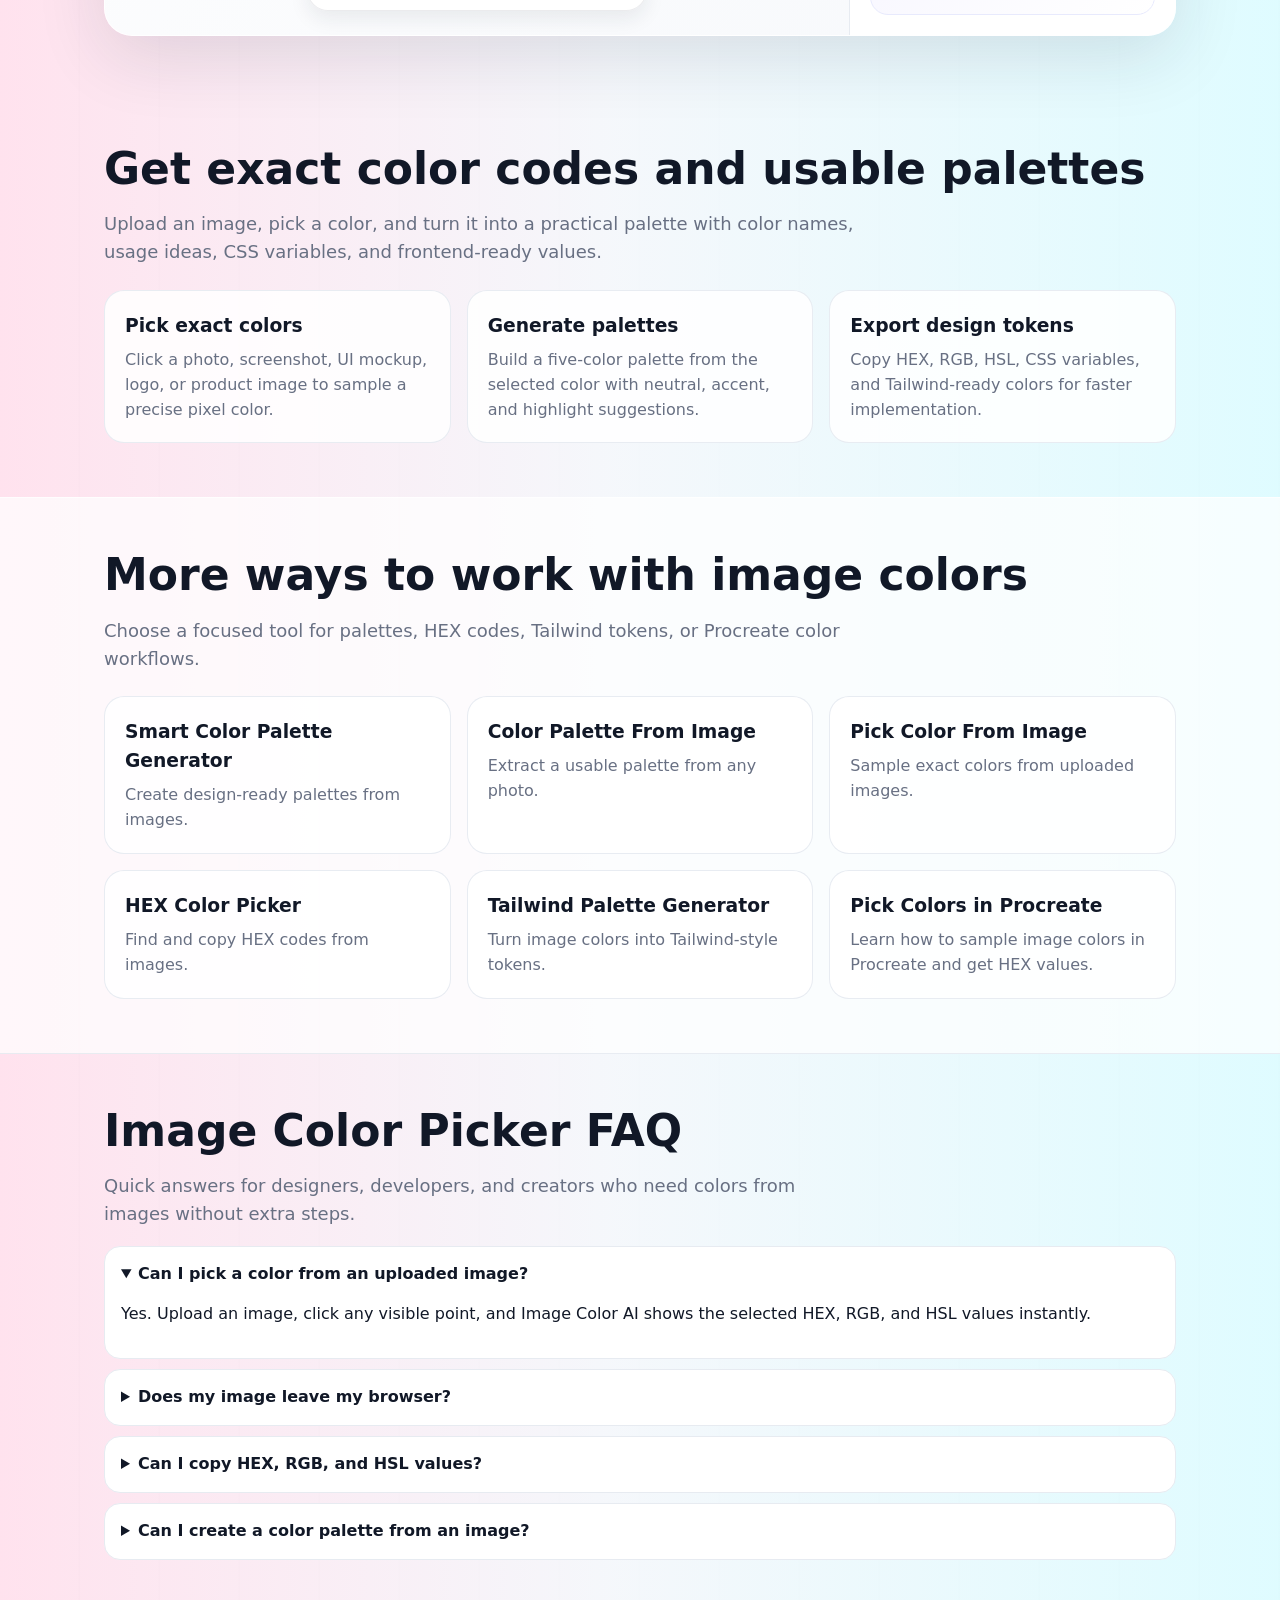
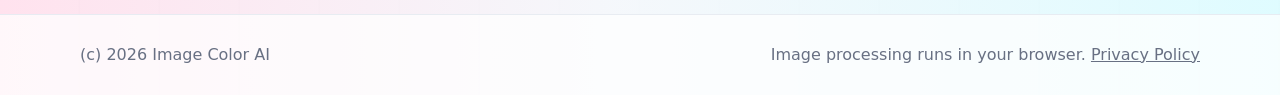
==== commit d2f23fdf: "Improve mobile layout and public copy" ====
--- a/index.html
+++ b/index.html
@@ -3,12 +3,16 @@
 <head>
   <meta charset="utf-8">
   <meta name="viewport" content="width=device-width, initial-scale=1">
-  <title>AI Image Color Picker - Pick HEX, RGB & Palettes from Images | Image Color AI</title>
-  <meta name="description" content="Use an AI image color picker to extract HEX, RGB, HSL, color names, palettes, CSS variables, and design suggestions from any image.">
+  <title>Image Color Picker - Pick HEX, RGB & Palettes from Images | Image Color AI</title>
+  <meta name="description" content="Use a free image color picker to extract HEX, RGB, HSL, color names, palettes, CSS variables, and design notes from any image.">
   <link rel="canonical" href="https://imagecolorai.com/">
+  <link rel="icon" type="image/png" sizes="32x32" href="assets/favicon-32.png">
+  <link rel="apple-touch-icon" href="assets/apple-touch-icon.png">
+  <link rel="manifest" href="site.webmanifest">
+  <meta name="theme-color" content="#0C8F63">
   <link rel="stylesheet" href="assets/styles.css">
   <script type="application/ld+json">
-  {"@context":"https://schema.org","@type":"WebApplication","name":"AI Image Color Picker","applicationCategory":"DesignApplication","operatingSystem":"Web","description":"Pick colors from images and generate palettes, color names, CSS variables, and AI design suggestions.","offers":{"@type":"Offer","price":"0","priceCurrency":"USD"}}
+  {"@context":"https://schema.org","@type":"WebApplication","name":"Image Color Picker","applicationCategory":"DesignApplication","operatingSystem":"Web","description":"Pick colors from images and generate palettes, color names, CSS variables, and design notes.","offers":{"@type":"Offer","price":"0","priceCurrency":"USD"}}
   </script>
   <script type="application/ld+json">
   {"@context":"https://schema.org","@type":"FAQPage","mainEntity":[{"@type":"Question","name":"Can I pick a color from an uploaded image?","acceptedAnswer":{"@type":"Answer","text":"Yes. Upload an image, click any visible point, and Image Color AI shows the selected HEX, RGB, and HSL values instantly."}},{"@type":"Question","name":"Does my image leave my browser?","acceptedAnswer":{"@type":"Answer","text":"No. The current color picker processes uploaded images in your browser for color extraction. The image is not intentionally uploaded to a server."}},{"@type":"Question","name":"Can I copy HEX, RGB, and HSL values?","acceptedAnswer":{"@type":"Answer","text":"Yes. The color panel includes copy buttons for HEX, RGB, and HSL values."}},{"@type":"Question","name":"Can I create a color palette from an image?","acceptedAnswer":{"@type":"Answer","text":"Yes. After you select a color from the image, the tool generates a small matching palette and CSS variables."}}]}
@@ -20,7 +24,7 @@
       <a class="brand" href="index.html"><span class="brand-mark" aria-hidden="true"></span><span>ImageColorAI.com</span></a>
       <div class="nav-links">
         <a href="index.html" aria-current="page">Color picker</a>
-        <a href="ai-color-palette-generator.html">AI Palette</a>
+        <a href="ai-color-palette-generator.html">Smart Palette</a>
         <a href="color-palette-from-image.html">Tools</a>
         <a href="hex-color-picker-from-image.html">HEX</a>
         <a class="nav-cta" href="#tool">Use your image</a>
@@ -32,17 +36,17 @@
     <section class="hero">
       <div class="hero-center">
         <h1>Image Color AI:<br>Extract colors from any image instantly.</h1>
-        <p class="hero-copy">Upload, paste, or sample an image to get HEX, RGB, HSL, palettes, and AI design notes.</p>
+        <p class="hero-copy">Upload an image or sample your screen to get HEX, RGB, HSL, palettes, and design notes.</p>
       </div>
     </section>
 
-    <section class="tool-section" aria-label="AI image color picker tool">
-      <div id="tool" class="tool-shell" aria-label="AI image color picker tool">
+    <section class="tool-section" aria-label="Image color picker tool">
+      <div id="tool" class="tool-shell" aria-label="Image color picker tool">
         <div class="tool-top">
           <div class="tool-tabs" aria-label="Tool modes">
             <button class="tool-tab active" type="button" data-mode="image">Image</button>
             <button class="tool-tab" type="button" data-mode="palette">Color Palette</button>
-            <button class="tool-tab" type="button" data-mode="ai">AI Notes</button>
+            <button class="tool-tab" type="button" data-mode="notes">Design Notes</button>
           </div>
           <span class="safe-note">Runs in your browser</span>
         </div>
@@ -76,7 +80,7 @@
               <button id="screenPick" class="button" type="button">Pick from screen</button>
             </div>
             <div class="ai-card" id="aiNotes">
-              <h3>AI color read: <span id="colorName">Studio Green</span></h3>
+              <h3>Color read: <span id="colorName">Studio Green</span></h3>
               <p id="aiMood">Fresh, calm, organic. Good for wellness, SaaS, and editorial interfaces.</p>
             </div>
             <div class="ai-card">
@@ -89,8 +93,8 @@
     </section>
 
     <section class="section">
-      <h2>Built for designers who need more than a color code</h2>
-      <p class="section-intro">Traditional image color pickers stop at HEX and RGB. This site turns uploaded images into palettes, color names, usage ideas, contrast-ready tokens, and prompts you can reuse in design tools.</p>
+      <h2>Get exact color codes and usable palettes</h2>
+      <p class="section-intro">Upload an image, pick a color, and turn it into a practical palette with color names, usage ideas, CSS variables, and frontend-ready values.</p>
       <div class="feature-grid">
         <article class="feature"><h3>Pick exact colors</h3><p>Click a photo, screenshot, UI mockup, logo, or product image to sample a precise pixel color.</p></article>
         <article class="feature"><h3>Generate palettes</h3><p>Build a five-color palette from the selected color with neutral, accent, and highlight suggestions.</p></article>
@@ -100,10 +104,10 @@
 
     <section class="content-band">
       <div class="section">
-        <h2>Long-tail tools</h2>
-        <p class="section-intro">Each page targets a specific image color workflow, so the site can rank beyond the main image color picker query.</p>
+        <h2>More ways to work with image colors</h2>
+        <p class="section-intro">Choose a focused tool for palettes, HEX codes, Tailwind tokens, or Procreate color workflows.</p>
         <div class="page-grid">
-          <a class="page-link" href="ai-color-palette-generator.html"><h3>AI Color Palette Generator</h3><p>Create AI-assisted palettes from images.</p></a>
+          <a class="page-link" href="ai-color-palette-generator.html"><h3>Smart Color Palette Generator</h3><p>Create design-ready palettes from images.</p></a>
           <a class="page-link" href="color-palette-from-image.html"><h3>Color Palette From Image</h3><p>Extract a usable palette from any photo.</p></a>
           <a class="page-link" href="pick-color-from-image.html"><h3>Pick Color From Image</h3><p>Sample exact colors from uploaded images.</p></a>
           <a class="page-link" href="hex-color-picker-from-image.html"><h3>HEX Color Picker</h3><p>Find and copy HEX codes from images.</p></a>
--- a/assets/styles.css
+++ b/assets/styles.css
@@ -20,11 +20,13 @@
 
 html {
   scroll-behavior: smooth;
+  -webkit-text-size-adjust: 100%;
 }
 
 body {
   margin: 0;
-  min-height: 100vh;
+  min-height: 100dvh;
+  overflow-x: hidden;
   color: var(--ink);
   font-family: Inter, ui-sans-serif, system-ui, -apple-system, BlinkMacSystemFont, "Segoe UI", sans-serif;
   line-height: 1.55;
@@ -90,6 +92,12 @@
   gap: 10px;
   justify-content: flex-end;
   white-space: nowrap;
+  -webkit-overflow-scrolling: touch;
+  scrollbar-width: none;
+}
+
+.nav-links::-webkit-scrollbar {
+  display: none;
 }
 
 .nav-links a {
@@ -254,9 +262,10 @@
   width: auto;
   height: auto;
   max-width: 100%;
-  max-height: none;
+  max-height: min(72vh, 760px);
   object-fit: contain;
   cursor: pointer;
+  touch-action: manipulation;
 }
 
 .preview-wrap img[src^="data:image/svg"] {
@@ -556,6 +565,7 @@
   .nav {
     align-items: flex-start;
     flex-direction: column;
+    gap: 8px;
   }
 
   .nav-links {
@@ -566,11 +576,16 @@
   }
 
   .hero {
-    padding-top: 110px;
+    padding-top: 92px;
   }
 
   .tool-grid {
     grid-template-columns: 1fr;
+    min-height: 0;
+  }
+
+  .drop-zone {
+    min-height: 480px;
   }
 
   .panel {
@@ -585,6 +600,11 @@
 }
 
 @media (max-width: 640px) {
+  body {
+    background:
+      linear-gradient(135deg, rgba(255, 216, 232, 0.72), rgba(244, 247, 251, 0.96) 52%, rgba(216, 251, 255, 0.8));
+  }
+
   .nav,
   .hero,
   .tool-section,
@@ -594,37 +614,199 @@
     padding-right: 16px;
   }
 
+  .site-header {
+    position: static;
+  }
+
+  .nav {
+    min-height: 0;
+    padding-top: 14px;
+    padding-bottom: 10px;
+  }
+
   .brand {
     font-size: 18px;
   }
 
+  .brand-mark {
+    width: 30px;
+    height: 30px;
+  }
+
   .hero {
-    padding-top: 64px;
+    padding-top: 42px;
+    padding-bottom: 22px;
   }
 
   h1 {
-    font-size: clamp(36px, 12vw, 48px);
+    font-size: clamp(34px, 10.5vw, 46px);
+    line-height: 1.08;
+  }
+
+  .hero-copy {
+    margin-top: 16px;
+    font-size: 16px;
+  }
+
+  .tool-section {
+    padding-top: 8px;
+    padding-bottom: 40px;
+  }
+
+  .tool-shell {
+    border-radius: 20px;
   }
 
   .tool-top {
     align-items: flex-start;
     flex-direction: column;
+    gap: 10px;
+    padding: 14px;
+  }
+
+  .tool-tabs {
+    width: 100%;
+    display: grid;
+    grid-template-columns: repeat(3, minmax(0, 1fr));
+    gap: 6px;
+  }
+
+  .tool-tab {
+    min-width: 0;
+    min-height: 42px;
+    padding: 8px 8px;
+    font-size: 13px;
+    line-height: 1.15;
+    text-align: center;
+    white-space: normal;
+  }
+
+  .safe-note {
+    font-size: 12px;
   }
 
   .drop-zone {
-    min-height: 360px;
-    padding: 18px;
+    min-height: auto;
+    padding: 12px;
+    align-content: center;
+    gap: 12px;
+    overflow: visible;
+  }
+
+  .preview-wrap {
+    width: 100%;
+    max-width: 100%;
+    border-radius: 16px;
+  }
+
+  .preview-wrap img {
+    width: 100%;
+    max-height: 58vh;
+  }
+
+  .pick-marker {
+    width: 20px;
+    height: 20px;
   }
 
   .drop-hint {
     position: static;
     transform: none;
-    margin-top: 14px;
-    width: auto;
+    width: 100%;
+    max-width: 100%;
+    margin-top: 0;
+    border-radius: 14px;
+    white-space: normal;
+  }
+
+  .panel {
+    padding: 16px;
+  }
+
+  .selected-color {
+    height: 88px;
+    border-radius: 16px;
+  }
+
+  .value-row {
+    align-items: stretch;
+  }
+
+  .copy {
+    min-width: 58px;
+    height: auto;
+  }
+
+  .tool-actions {
+    grid-template-columns: 1fr;
+  }
+
+  .button {
+    width: 100%;
+    min-height: 46px;
+    text-align: center;
+    white-space: normal;
+  }
+
+  .palette {
+    gap: 7px;
+  }
+
+  .swatch {
+    border-radius: 10px;
   }
 
   .feature-grid,
   .page-grid {
     grid-template-columns: 1fr;
   }
-}
+
+  .section {
+    padding-top: 38px;
+    padding-bottom: 38px;
+  }
+
+  .section-intro,
+  .article p,
+  .article li {
+    font-size: 16px;
+  }
+
+  .feature,
+  .page-link {
+    border-radius: 16px;
+    padding: 16px;
+  }
+
+  .footer-inner {
+    flex-direction: column;
+  }
+}
+
+@media (max-width: 380px) {
+  .nav,
+  .hero,
+  .tool-section,
+  .section,
+  .article {
+    padding-left: 12px;
+    padding-right: 12px;
+  }
+
+  .brand {
+    font-size: 16px;
+  }
+
+  .tool-tab {
+    font-size: 12px;
+  }
+
+  .value-row {
+    flex-direction: column;
+  }
+
+  .copy {
+    width: 100%;
+    min-height: 40px;
+  }
+}
